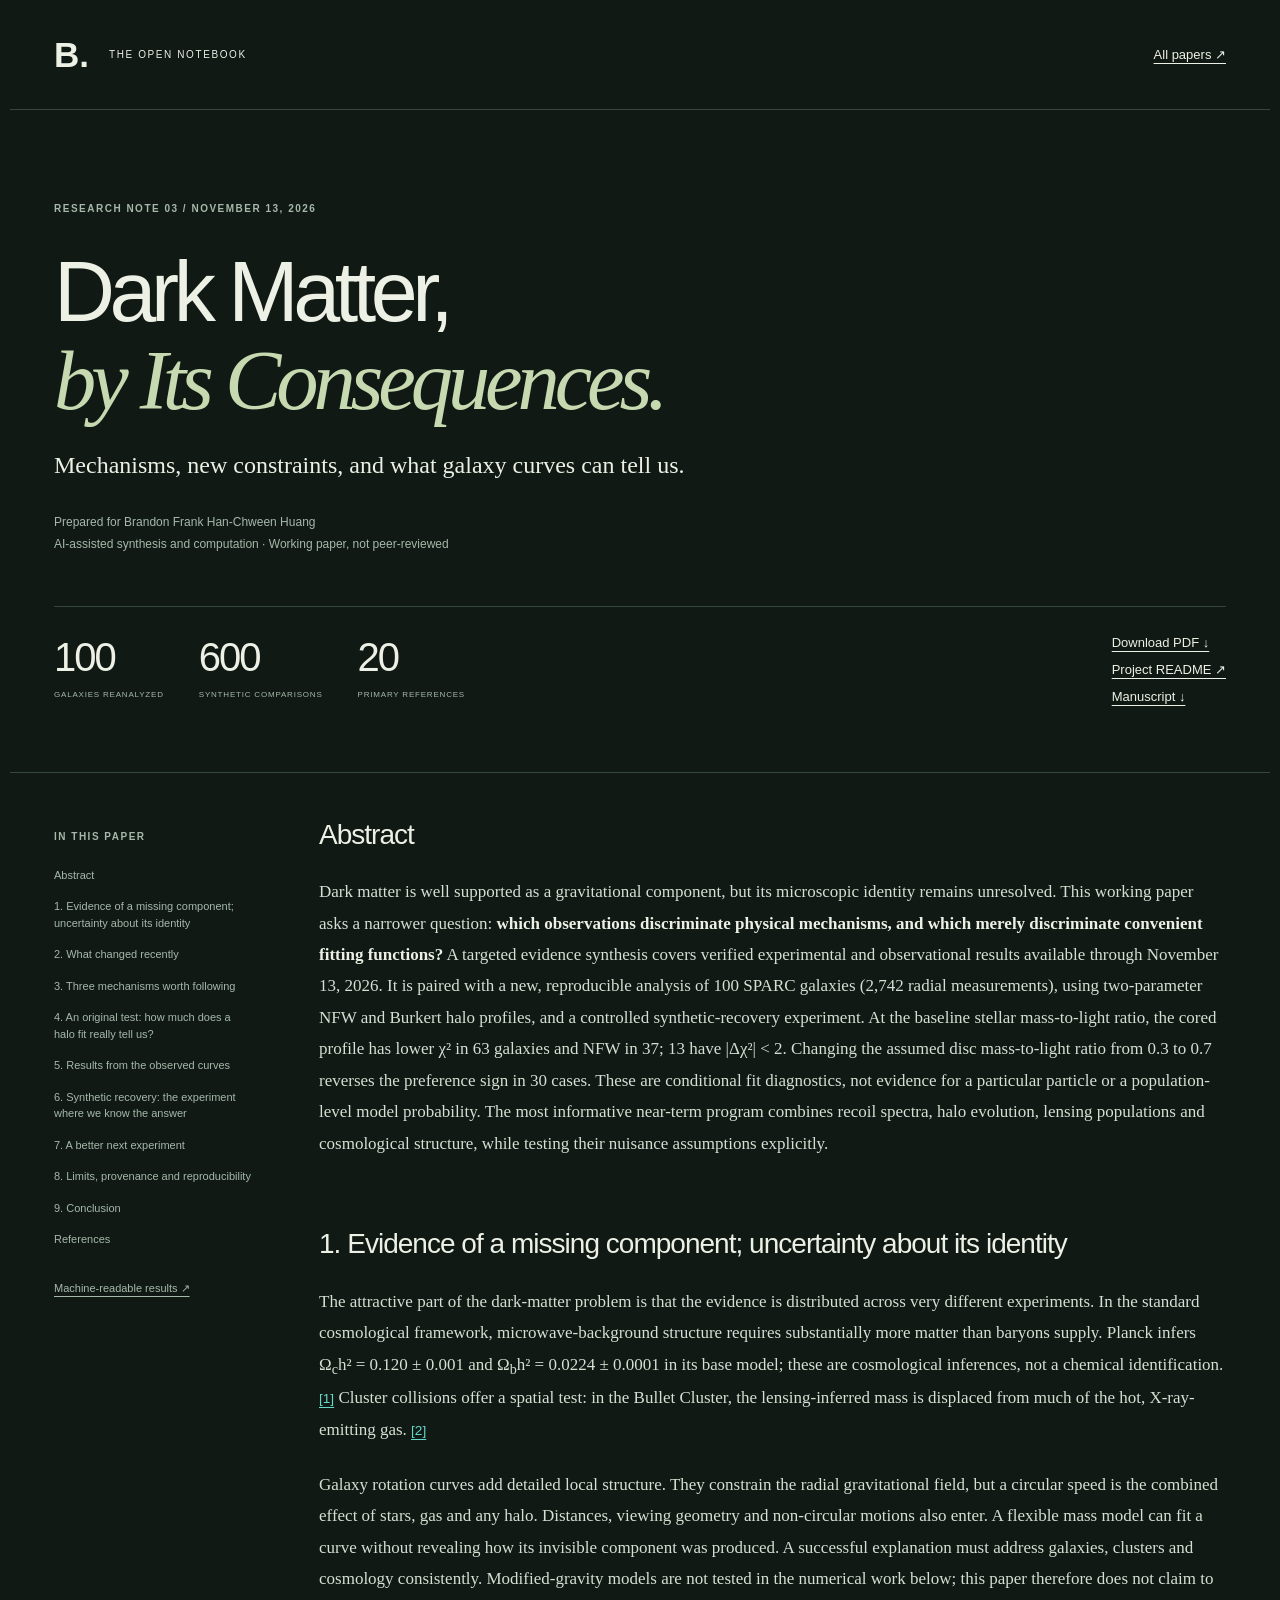
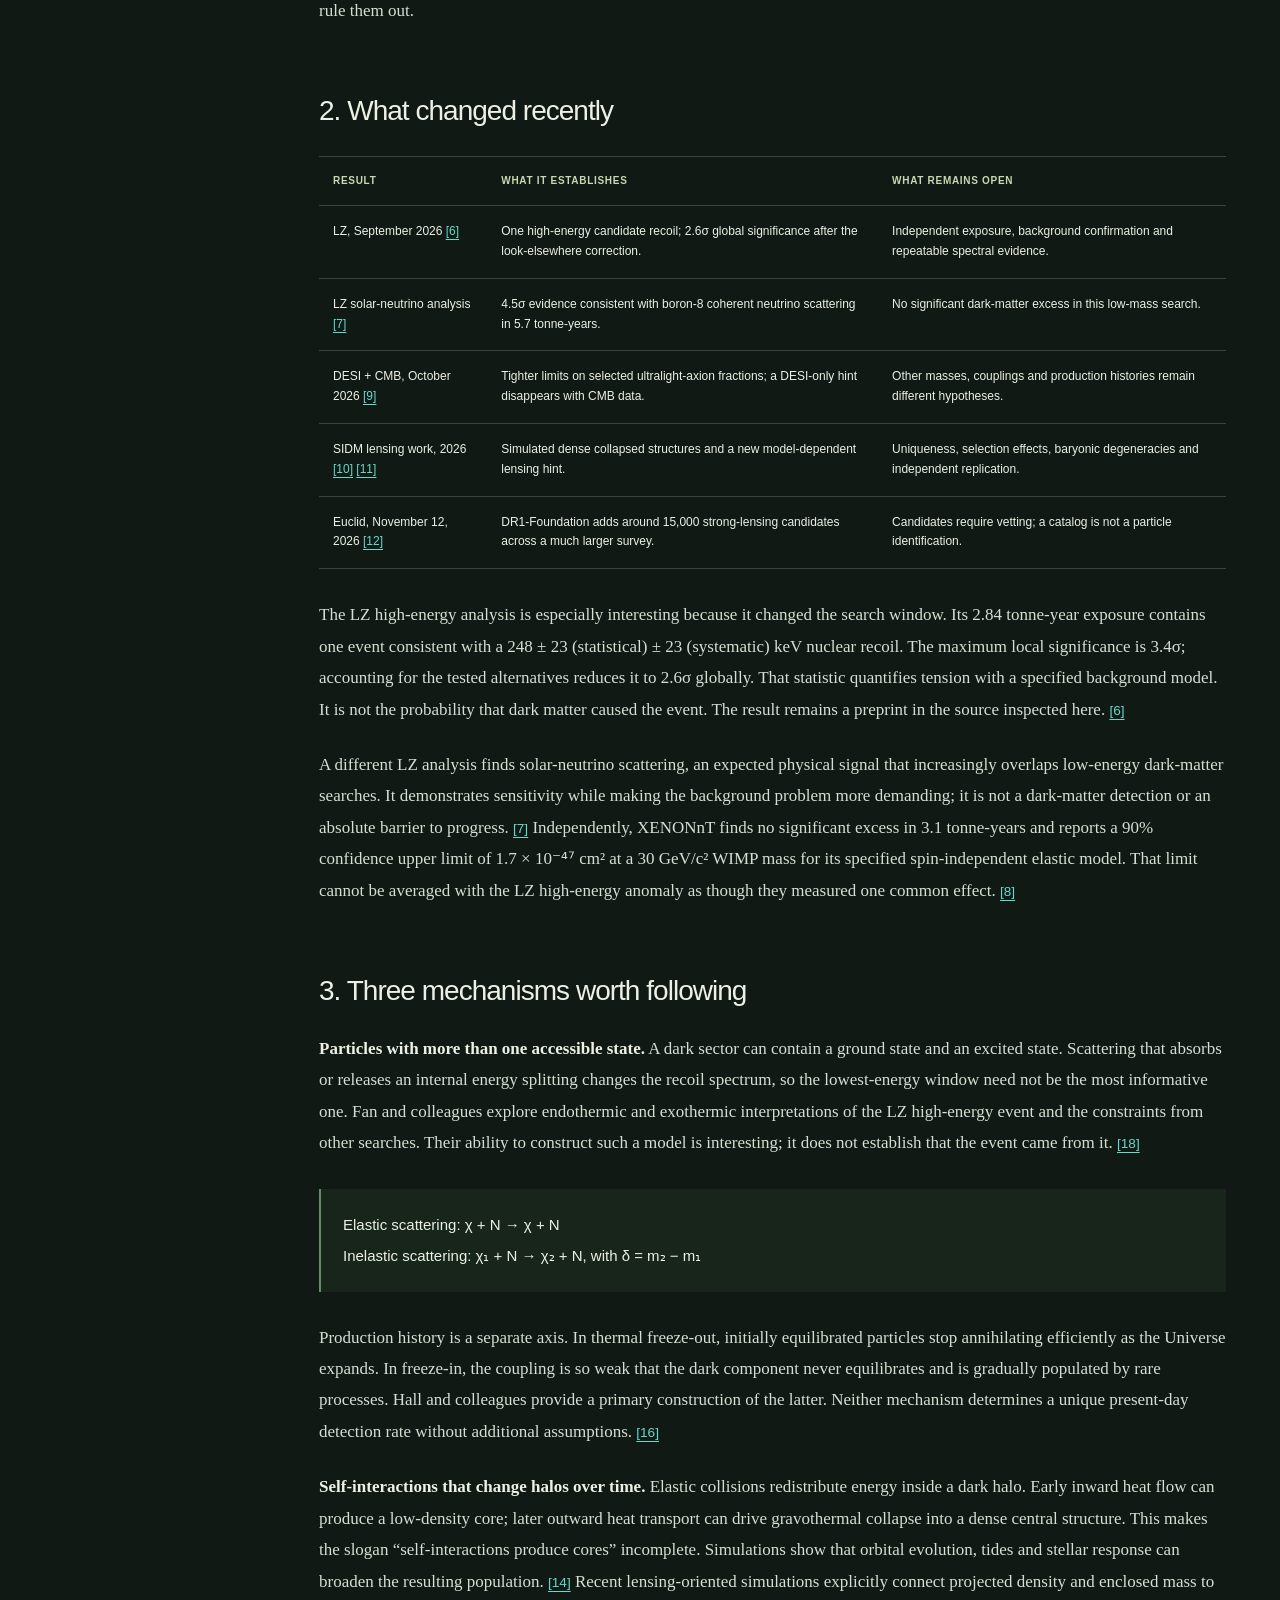
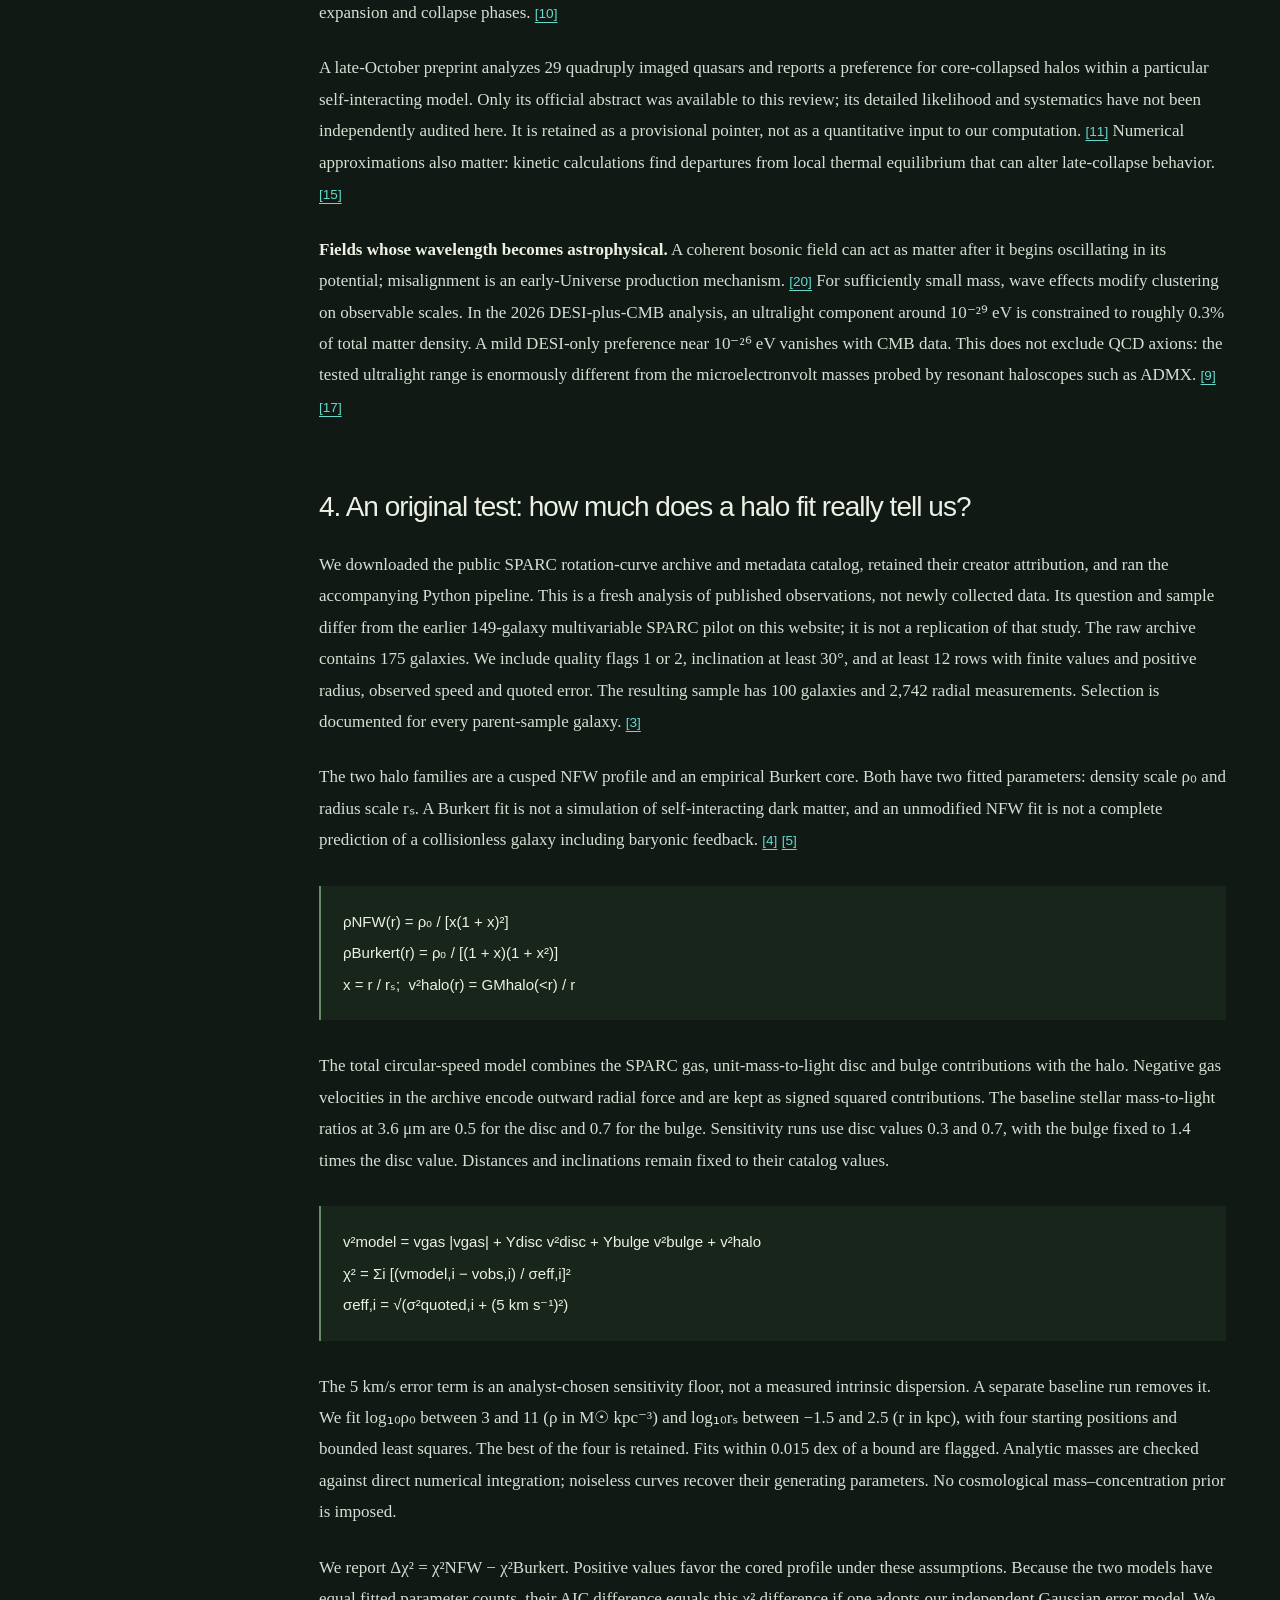
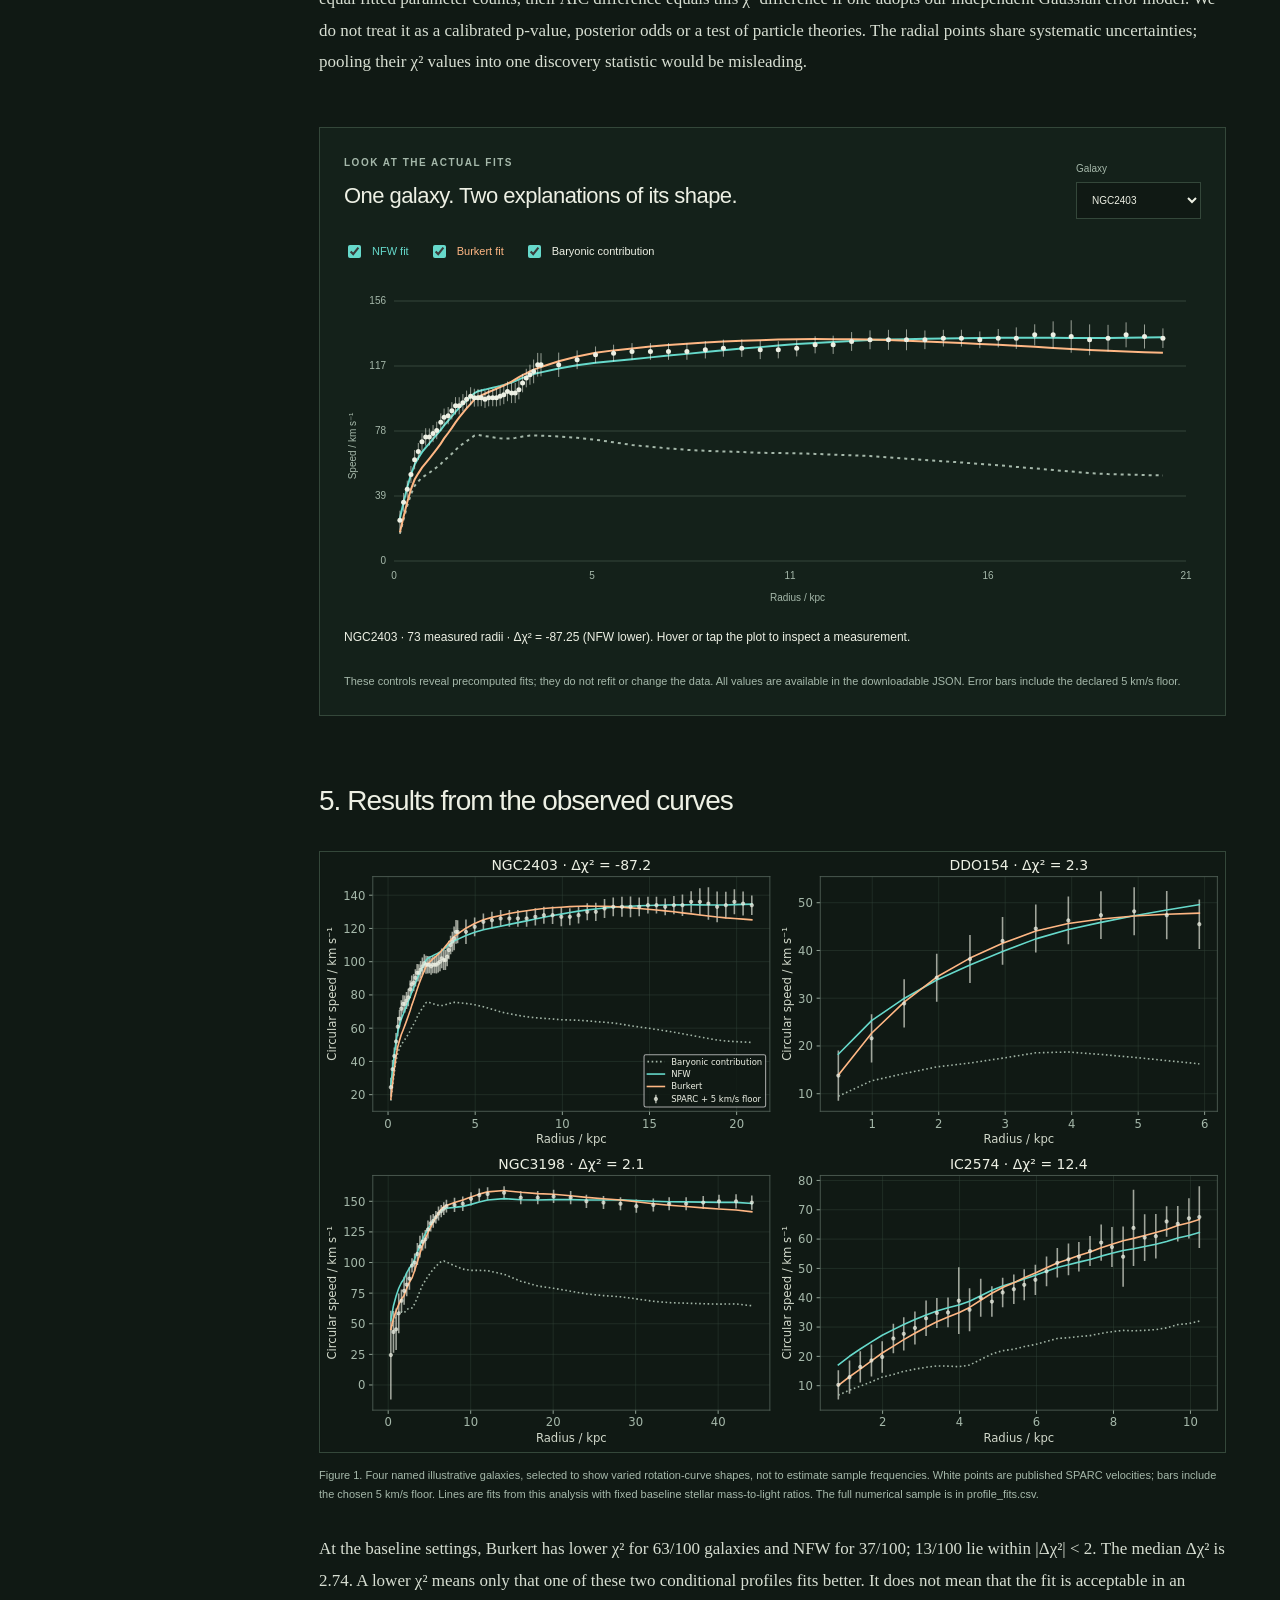
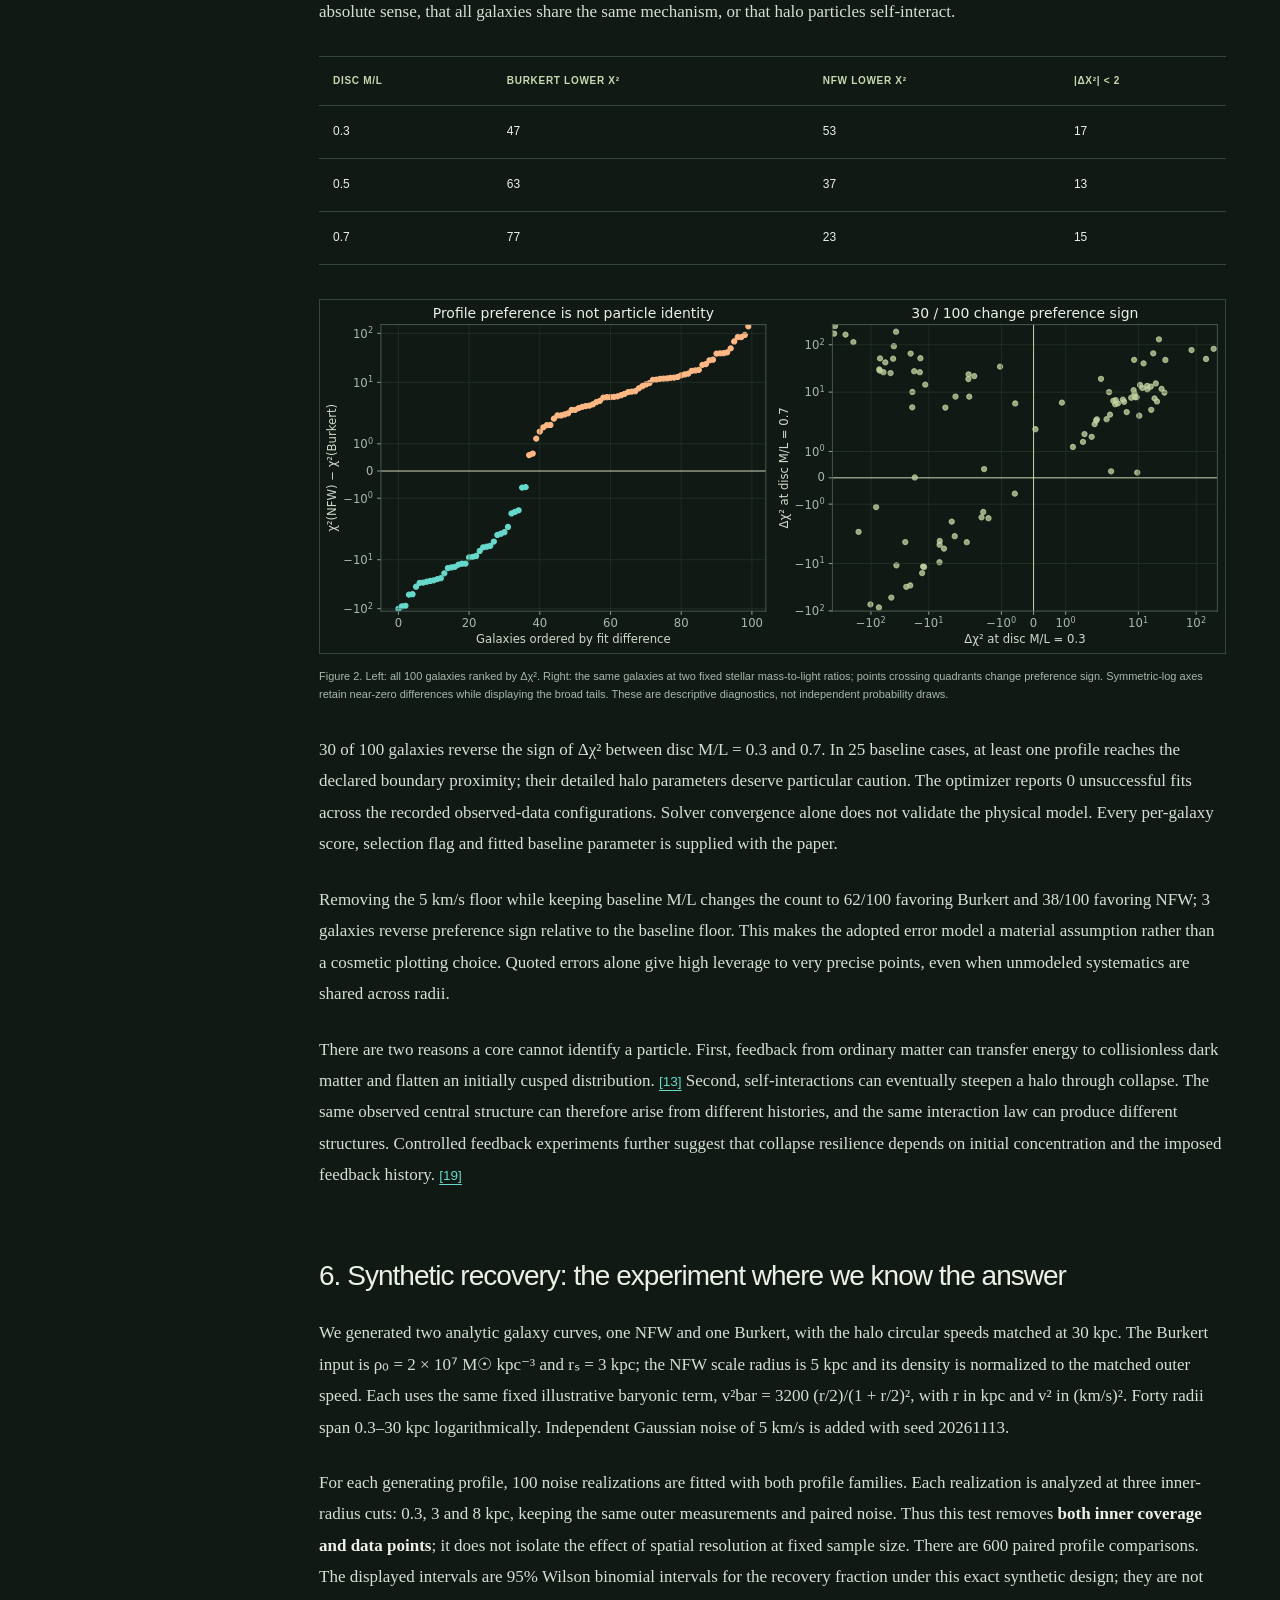
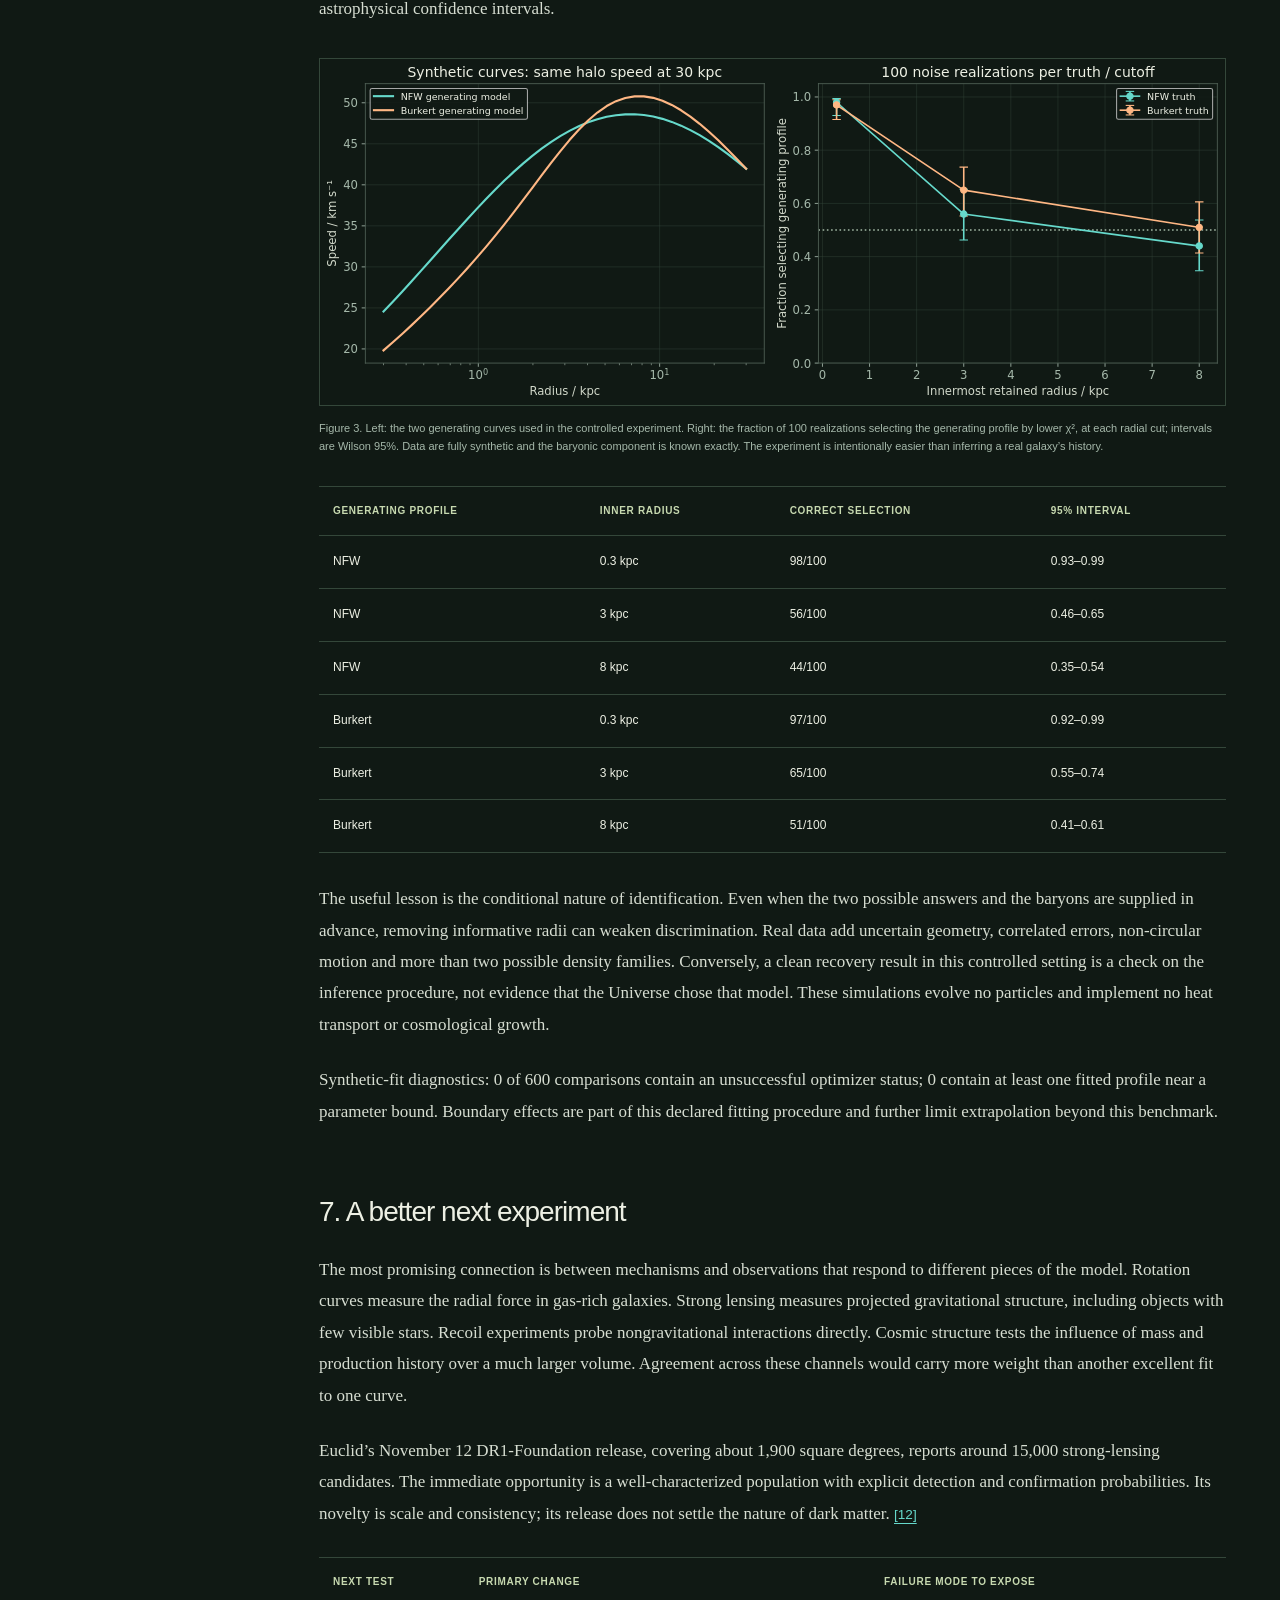
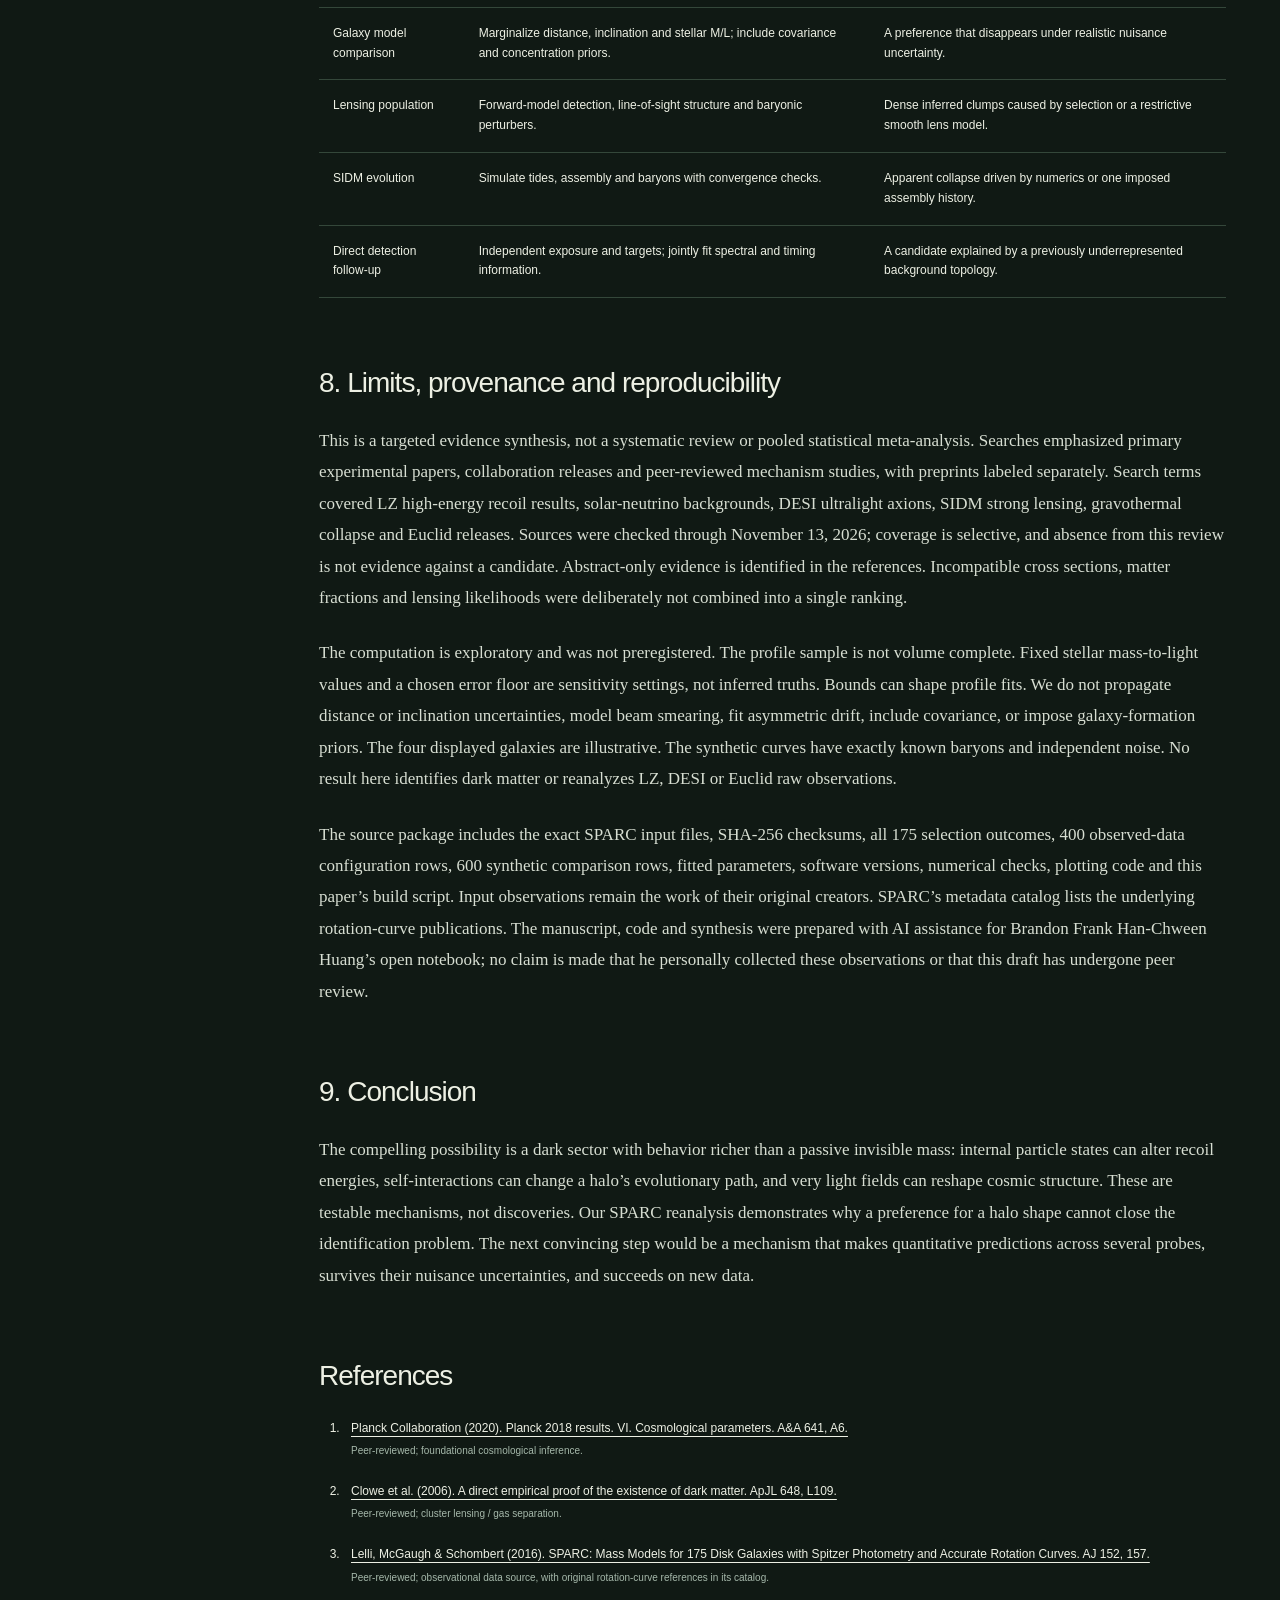
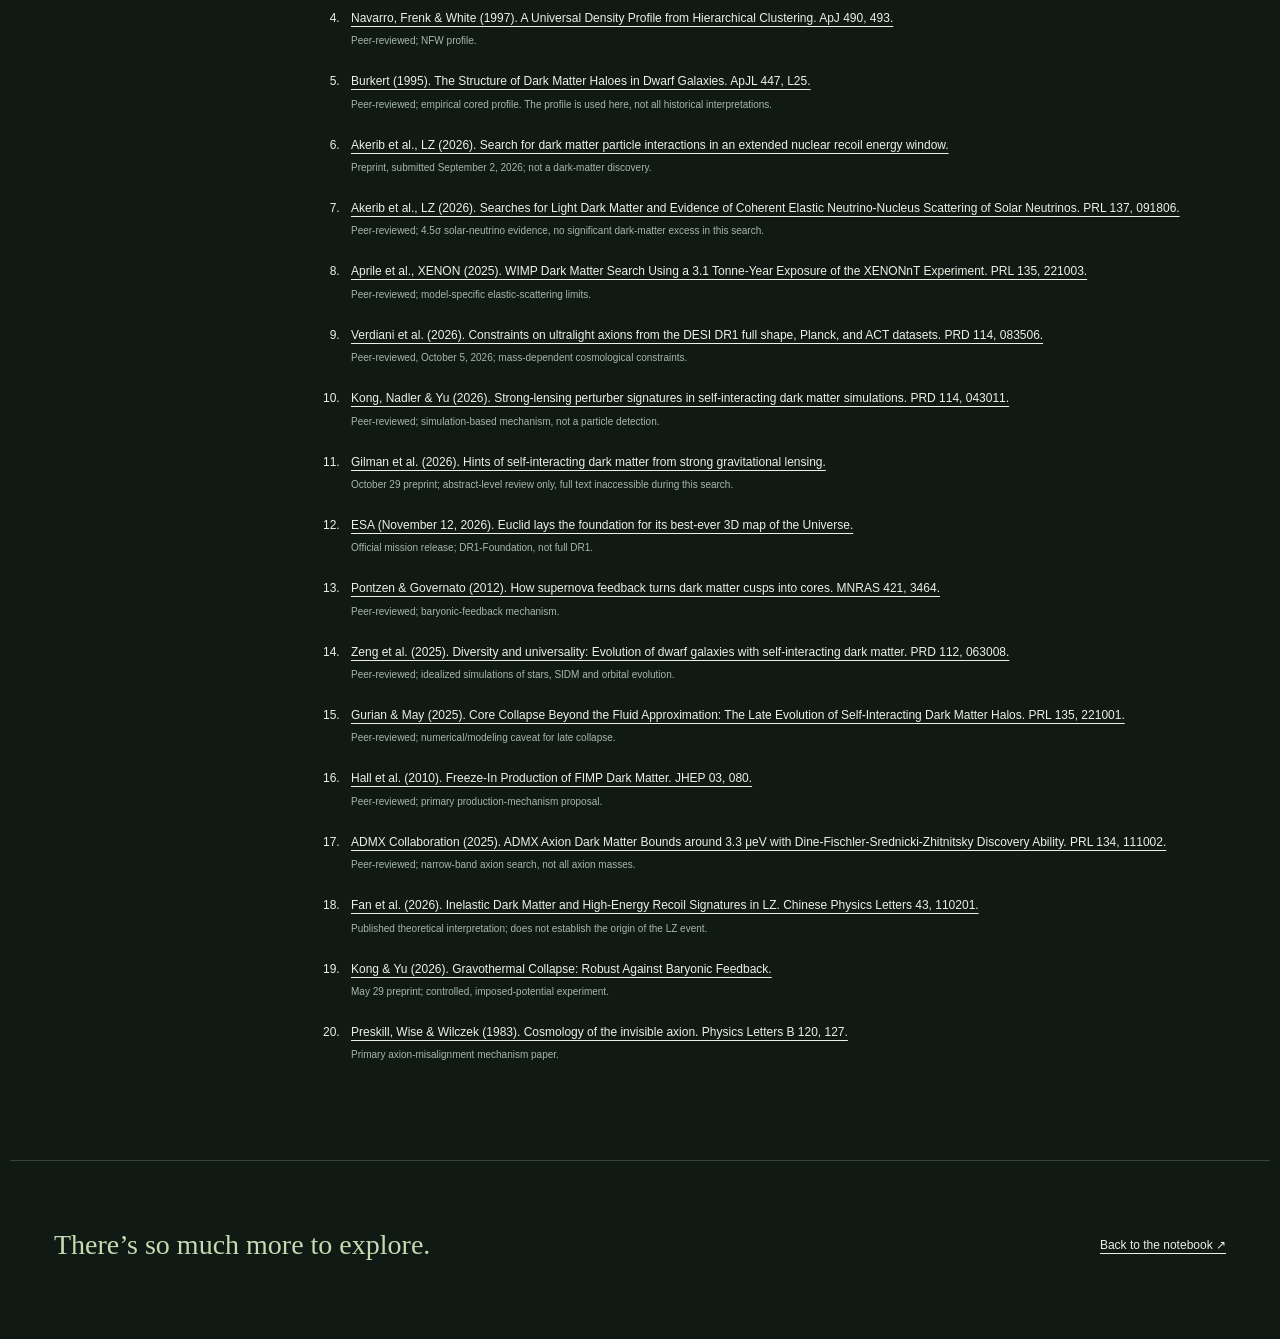
==== web/index.html @ 58eedcbb "Extract dark-matter-research from Brandon Huang Studio" ====
<!doctype html><html lang="en"><head><meta charset="utf-8"><meta name="viewport" content="width=device-width,initial-scale=1"><meta name="theme-color" content="#101914"><title>Dark Matter, by Its Consequences — Brandon Frank Han-Chween Huang</title><meta name="description" content="A current evidence synthesis, reproducible analysis of 100 SPARC galaxies and 600 synthetic profile comparisons. Dark matter mechanisms, with explicit limits."><link rel="stylesheet" href="paper.css"><script src="paper.js" defer></script></head><body><a class="skip" href="#abstract">Skip to paper</a><header class="top"><a class="brand" href="https://brandonfhuang.com/curiosities/">B. <span>THE OPEN NOTEBOOK</span></a><a href="https://brandonfhuang.com/curiosities/#papers">All papers ↗</a></header><main><section class="hero"><p class="eyebrow">RESEARCH NOTE 03 / NOVEMBER 13, 2026</p><h1>Dark Matter,<br><em>by Its Consequences.</em></h1><p class="dek">Mechanisms, new constraints, and what galaxy curves can tell us.</p><p class="byline">Prepared for Brandon Frank Han-Chween Huang<br>AI-assisted synthesis and computation · Working paper, not peer-reviewed</p><div class="hero-bottom"><div class="stats"><span><strong>100</strong>GALAXIES REANALYZED</span><span><strong>600</strong>SYNTHETIC COMPARISONS</span><span><strong>20</strong>PRIMARY REFERENCES</span></div><div class="downloads"><a href="dark-matter-2026.pdf" download>Download PDF ↓</a><a href="../README.md">Project README ↗</a><a href="manuscript.md" download>Manuscript ↓</a></div></div></section><div class="paper-layout"><aside><p class="eyebrow">IN THIS PAPER</p><nav aria-label="Paper contents"><a href="#abstract">Abstract</a><a href="#evidence">1. Evidence of a missing component; uncertainty about its identity</a><a href="#recent">2. What changed recently</a><a href="#mechanisms">3. Three mechanisms worth following</a><a href="#methods">4. An original test: how much does a halo fit really tell us?</a><a href="#results">5. Results from the observed curves</a><a href="#recovery">6. Synthetic recovery: the experiment where we know the answer</a><a href="#next">7. A better next experiment</a><a href="#limits">8. Limits, provenance and reproducibility</a><a href="#conclusion">9. Conclusion</a><a href="#references">References</a></nav><a class="small" href="summary.json">Machine-readable results ↗</a></aside><article><h2 id="abstract">Abstract</h2>
<p>Dark matter is well supported as a gravitational component, but its microscopic identity remains unresolved. This working paper asks a narrower question: <strong>which observations discriminate physical mechanisms, and which merely discriminate convenient fitting functions?</strong> A targeted evidence synthesis covers verified experimental and observational results available through November 13, 2026. It is paired with a new, reproducible analysis of 100 SPARC galaxies (2,742 radial measurements), using two-parameter NFW and Burkert halo profiles, and a controlled synthetic-recovery experiment. At the baseline stellar mass-to-light ratio, the cored profile has lower χ² in 63 galaxies and NFW in 37; 13 have |Δχ²| &lt; 2. Changing the assumed disc mass-to-light ratio from 0.3 to 0.7 reverses the preference sign in 30 cases. These are conditional fit diagnostics, not evidence for a particular particle or a population-level model probability. The most informative near-term program combines recoil spectra, halo evolution, lensing populations and cosmological structure, while testing their nuisance assumptions explicitly.</p>
<h2 id="evidence">1. Evidence of a missing component; uncertainty about its identity</h2>
<p>The attractive part of the dark-matter problem is that the evidence is distributed across very different experiments. In the standard cosmological framework, microwave-background structure requires substantially more matter than baryons supply. Planck infers Ω<sub>c</sub>h² = 0.120 ± 0.001 and Ω<sub>b</sub>h² = 0.0224 ± 0.0001 in its base model; these are cosmological inferences, not a chemical identification. <a href="#ref-1">[1]</a> Cluster collisions offer a spatial test: in the Bullet Cluster, the lensing-inferred mass is displaced from much of the hot, X-ray-emitting gas. <a href="#ref-2">[2]</a></p>
<p>Galaxy rotation curves add detailed local structure. They constrain the radial gravitational field, but a circular speed is the combined effect of stars, gas and any halo. Distances, viewing geometry and non-circular motions also enter. A flexible mass model can fit a curve without revealing how its invisible component was produced. A successful explanation must address galaxies, clusters and cosmology consistently. Modified-gravity models are not tested in the numerical work below; this paper therefore does not claim to rule them out.</p>
<h2 id="recent">2. What changed recently</h2>
<div class="table-scroll" tabindex="0"><table><thead><tr><th>Result</th><th>What it establishes</th><th>What remains open</th></tr></thead><tbody><tr><td>LZ, September 2026 <a href="#ref-6">[6]</a></td><td>One high-energy candidate recoil; 2.6σ global significance after the look-elsewhere correction.</td><td>Independent exposure, background confirmation and repeatable spectral evidence.</td></tr><tr><td>LZ solar-neutrino analysis <a href="#ref-7">[7]</a></td><td>4.5σ evidence consistent with boron-8 coherent neutrino scattering in 5.7 tonne-years.</td><td>No significant dark-matter excess in this low-mass search.</td></tr><tr><td>DESI + CMB, October 2026 <a href="#ref-9">[9]</a></td><td>Tighter limits on selected ultralight-axion fractions; a DESI-only hint disappears with CMB data.</td><td>Other masses, couplings and production histories remain different hypotheses.</td></tr><tr><td>SIDM lensing work, 2026 <a href="#ref-10">[10]</a> <a href="#ref-11">[11]</a></td><td>Simulated dense collapsed structures and a new model-dependent lensing hint.</td><td>Uniqueness, selection effects, baryonic degeneracies and independent replication.</td></tr><tr><td>Euclid, November 12, 2026 <a href="#ref-12">[12]</a></td><td>DR1-Foundation adds around 15,000 strong-lensing candidates across a much larger survey.</td><td>Candidates require vetting; a catalog is not a particle identification.</td></tr></tbody></table></div>
<p>The LZ high-energy analysis is especially interesting because it changed the search window. Its 2.84 tonne-year exposure contains one event consistent with a 248 ± 23 (statistical) ± 23 (systematic) keV nuclear recoil. The maximum local significance is 3.4σ; accounting for the tested alternatives reduces it to 2.6σ globally. That statistic quantifies tension with a specified background model. It is not the probability that dark matter caused the event. The result remains a preprint in the source inspected here. <a href="#ref-6">[6]</a></p>
<p>A different LZ analysis finds solar-neutrino scattering, an expected physical signal that increasingly overlaps low-energy dark-matter searches. It demonstrates sensitivity while making the background problem more demanding; it is not a dark-matter detection or an absolute barrier to progress. <a href="#ref-7">[7]</a> Independently, XENONnT finds no significant excess in 3.1 tonne-years and reports a 90% confidence upper limit of 1.7 × 10⁻⁴⁷ cm² at a 30 GeV/c² WIMP mass for its specified spin-independent elastic model. That limit cannot be averaged with the LZ high-energy anomaly as though they measured one common effect. <a href="#ref-8">[8]</a></p>
<h2 id="mechanisms">3. Three mechanisms worth following</h2>
<p><strong>Particles with more than one accessible state.</strong> A dark sector can contain a ground state and an excited state. Scattering that absorbs or releases an internal energy splitting changes the recoil spectrum, so the lowest-energy window need not be the most informative one. Fan and colleagues explore endothermic and exothermic interpretations of the LZ high-energy event and the constraints from other searches. Their ability to construct such a model is interesting; it does not establish that the event came from it. <a href="#ref-18">[18]</a></p>
<pre class="equation">Elastic scattering: χ + N → χ + N
Inelastic scattering: χ₁ + N → χ₂ + N, with δ = m₂ − m₁</pre>
<p>Production history is a separate axis. In thermal freeze-out, initially equilibrated particles stop annihilating efficiently as the Universe expands. In freeze-in, the coupling is so weak that the dark component never equilibrates and is gradually populated by rare processes. Hall and colleagues provide a primary construction of the latter. Neither mechanism determines a unique present-day detection rate without additional assumptions. <a href="#ref-16">[16]</a></p>
<p><strong>Self-interactions that change halos over time.</strong> Elastic collisions redistribute energy inside a dark halo. Early inward heat flow can produce a low-density core; later outward heat transport can drive gravothermal collapse into a dense central structure. This makes the slogan “self-interactions produce cores” incomplete. Simulations show that orbital evolution, tides and stellar response can broaden the resulting population. <a href="#ref-14">[14]</a> Recent lensing-oriented simulations explicitly connect projected density and enclosed mass to expansion and collapse phases. <a href="#ref-10">[10]</a></p>
<p>A late-October preprint analyzes 29 quadruply imaged quasars and reports a preference for core-collapsed halos within a particular self-interacting model. Only its official abstract was available to this review; its detailed likelihood and systematics have not been independently audited here. It is retained as a provisional pointer, not as a quantitative input to our computation. <a href="#ref-11">[11]</a> Numerical approximations also matter: kinetic calculations find departures from local thermal equilibrium that can alter late-collapse behavior. <a href="#ref-15">[15]</a></p>
<p><strong>Fields whose wavelength becomes astrophysical.</strong> A coherent bosonic field can act as matter after it begins oscillating in its potential; misalignment is an early-Universe production mechanism. <a href="#ref-20">[20]</a> For sufficiently small mass, wave effects modify clustering on observable scales. In the 2026 DESI-plus-CMB analysis, an ultralight component around 10⁻²⁹ eV is constrained to roughly 0.3% of total matter density. A mild DESI-only preference near 10⁻²⁶ eV vanishes with CMB data. This does not exclude QCD axions: the tested ultralight range is enormously different from the microelectronvolt masses probed by resonant haloscopes such as ADMX. <a href="#ref-9">[9]</a> <a href="#ref-17">[17]</a></p>
<h2 id="methods">4. An original test: how much does a halo fit really tell us?</h2>
<p>We downloaded the public SPARC rotation-curve archive and metadata catalog, retained their creator attribution, and ran the accompanying Python pipeline. This is a fresh analysis of published observations, not newly collected data. Its question and sample differ from the earlier 149-galaxy multivariable SPARC pilot on this website; it is not a replication of that study. The raw archive contains 175 galaxies. We include quality flags 1 or 2, inclination at least 30°, and at least 12 rows with finite values and positive radius, observed speed and quoted error. The resulting sample has 100 galaxies and 2,742 radial measurements. Selection is documented for every parent-sample galaxy. <a href="#ref-3">[3]</a></p>
<p>The two halo families are a cusped NFW profile and an empirical Burkert core. Both have two fitted parameters: density scale ρ₀ and radius scale rₛ. A Burkert fit is not a simulation of self-interacting dark matter, and an unmodified NFW fit is not a complete prediction of a collisionless galaxy including baryonic feedback. <a href="#ref-4">[4]</a> <a href="#ref-5">[5]</a></p>
<pre class="equation">ρNFW(r) = ρ₀ / [x(1 + x)²]
ρBurkert(r) = ρ₀ / [(1 + x)(1 + x²)]
x = r / rₛ;  v²halo(r) = GMhalo(&lt;r) / r</pre>
<p>The total circular-speed model combines the SPARC gas, unit-mass-to-light disc and bulge contributions with the halo. Negative gas velocities in the archive encode outward radial force and are kept as signed squared contributions. The baseline stellar mass-to-light ratios at 3.6 μm are 0.5 for the disc and 0.7 for the bulge. Sensitivity runs use disc values 0.3 and 0.7, with the bulge fixed to 1.4 times the disc value. Distances and inclinations remain fixed to their catalog values.</p>
<pre class="equation">v²model = vgas |vgas| + Υdisc v²disc + Υbulge v²bulge + v²halo
χ² = Σi [(vmodel,i − vobs,i) / σeff,i]²
σeff,i = √(σ²quoted,i + (5 km s⁻¹)²)</pre>
<p>The 5 km/s error term is an analyst-chosen sensitivity floor, not a measured intrinsic dispersion. A separate baseline run removes it. We fit log₁₀ρ₀ between 3 and 11 (ρ in M☉ kpc⁻³) and log₁₀rₛ between −1.5 and 2.5 (r in kpc), with four starting positions and bounded least squares. The best of the four is retained. Fits within 0.015 dex of a bound are flagged. Analytic masses are checked against direct numerical integration; noiseless curves recover their generating parameters. No cosmological mass–concentration prior is imposed.</p>
<p>We report Δχ² = χ²NFW − χ²Burkert. Positive values favor the cored profile under these assumptions. Because the two models have equal fitted parameter counts, their AIC difference equals this χ² difference if one adopts our independent Gaussian error model. We do not treat it as a calibrated p-value, posterior odds or a test of particle theories. The radial points share systematic uncertainties; pooling their χ² values into one discovery statistic would be misleading.</p>
<section class="curve-lab" aria-labelledby="curve-title"><div class="lab-top"><div><span class="eyebrow">LOOK AT THE ACTUAL FITS</span><h3 id="curve-title">One galaxy. Two explanations of its shape.</h3></div><label>Galaxy <select id="galaxy"><option>NGC2403</option><option>DDO154</option><option>NGC3198</option><option>IC2574</option></select></label></div><div class="toggles"><label><input id="show-nfw" type="checkbox" checked> NFW fit</label><label><input id="show-burkert" type="checkbox" checked> Burkert fit</label><label><input id="show-baryons" type="checkbox" checked> Baryonic contribution</label></div><canvas id="curve-canvas" role="img" aria-label="Observed SPARC rotation curve and fitted halo models" tabindex="0"></canvas><p id="curve-status" aria-live="polite">Loading the published data and computed fits…</p><p class="small">These controls reveal precomputed fits; they do not refit or change the data. All values are available in the downloadable JSON. Error bars include the declared 5 km/s floor.</p><noscript><p>The same curves are shown in Figure 1 below.</p></noscript></section><h2 id="results">5. Results from the observed curves</h2>
<figure><a href="observed-curves.svg" target="_blank" rel="noopener"><img src="observed-curves.svg" alt="Figure 1. Four named illustrative galaxies, selected to show varied rotation-curve shapes, not to estimate sample frequencies. White points are published SPARC velocities; bars include the chosen 5 km/s floor. Lines are fits from this analysis with fixed baseline stellar mass-to-light ratios. The full numerical sample is in profile_fits.csv." loading="lazy"></a><figcaption>Figure 1. Four named illustrative galaxies, selected to show varied rotation-curve shapes, not to estimate sample frequencies. White points are published SPARC velocities; bars include the chosen 5 km/s floor. Lines are fits from this analysis with fixed baseline stellar mass-to-light ratios. The full numerical sample is in profile_fits.csv.</figcaption></figure>
<p>At the baseline settings, Burkert has lower χ² for 63/100 galaxies and NFW for 37/100; 13/100 lie within |Δχ²| &lt; 2. The median Δχ² is 2.74. A lower χ² means only that one of these two conditional profiles fits better. It does not mean that the fit is acceptable in an absolute sense, that all galaxies share the same mechanism, or that halo particles self-interact.</p>
<div class="table-scroll" tabindex="0"><table><thead><tr><th>Disc M/L</th><th>Burkert lower χ²</th><th>NFW lower χ²</th><th>|Δχ²| < 2</th></tr></thead><tbody><tr><td>0.3</td><td>47</td><td>53</td><td>17</td></tr><tr><td>0.5</td><td>63</td><td>37</td><td>13</td></tr><tr><td>0.7</td><td>77</td><td>23</td><td>15</td></tr></tbody></table></div>
<figure><a href="profile-comparison.svg" target="_blank" rel="noopener"><img src="profile-comparison.svg" alt="Figure 2. Left: all 100 galaxies ranked by Δχ². Right: the same galaxies at two fixed stellar mass-to-light ratios; points crossing quadrants change preference sign. Symmetric-log axes retain near-zero differences while displaying the broad tails. These are descriptive diagnostics, not independent probability draws." loading="lazy"></a><figcaption>Figure 2. Left: all 100 galaxies ranked by Δχ². Right: the same galaxies at two fixed stellar mass-to-light ratios; points crossing quadrants change preference sign. Symmetric-log axes retain near-zero differences while displaying the broad tails. These are descriptive diagnostics, not independent probability draws.</figcaption></figure>
<p>30 of 100 galaxies reverse the sign of Δχ² between disc M/L = 0.3 and 0.7. In 25 baseline cases, at least one profile reaches the declared boundary proximity; their detailed halo parameters deserve particular caution. The optimizer reports 0 unsuccessful fits across the recorded observed-data configurations. Solver convergence alone does not validate the physical model. Every per-galaxy score, selection flag and fitted baseline parameter is supplied with the paper.</p>
<p>Removing the 5 km/s floor while keeping baseline M/L changes the count to 62/100 favoring Burkert and 38/100 favoring NFW; 3 galaxies reverse preference sign relative to the baseline floor. This makes the adopted error model a material assumption rather than a cosmetic plotting choice. Quoted errors alone give high leverage to very precise points, even when unmodeled systematics are shared across radii.</p>
<p>There are two reasons a core cannot identify a particle. First, feedback from ordinary matter can transfer energy to collisionless dark matter and flatten an initially cusped distribution. <a href="#ref-13">[13]</a> Second, self-interactions can eventually steepen a halo through collapse. The same observed central structure can therefore arise from different histories, and the same interaction law can produce different structures. Controlled feedback experiments further suggest that collapse resilience depends on initial concentration and the imposed feedback history. <a href="#ref-19">[19]</a></p>
<h2 id="recovery">6. Synthetic recovery: the experiment where we know the answer</h2>
<p>We generated two analytic galaxy curves, one NFW and one Burkert, with the halo circular speeds matched at 30 kpc. The Burkert input is ρ₀ = 2 × 10⁷ M☉ kpc⁻³ and rₛ = 3 kpc; the NFW scale radius is 5 kpc and its density is normalized to the matched outer speed. Each uses the same fixed illustrative baryonic term, v²bar = 3200 (r/2)/(1 + r/2)², with r in kpc and v² in (km/s)². Forty radii span 0.3–30 kpc logarithmically. Independent Gaussian noise of 5 km/s is added with seed 20261113.</p>
<p>For each generating profile, 100 noise realizations are fitted with both profile families. Each realization is analyzed at three inner-radius cuts: 0.3, 3 and 8 kpc, keeping the same outer measurements and paired noise. Thus this test removes <strong>both inner coverage and data points</strong>; it does not isolate the effect of spatial resolution at fixed sample size. There are 600 paired profile comparisons. The displayed intervals are 95% Wilson binomial intervals for the recovery fraction under this exact synthetic design; they are not astrophysical confidence intervals.</p>
<figure><a href="synthetic-recovery.svg" target="_blank" rel="noopener"><img src="synthetic-recovery.svg" alt="Figure 3. Left: the two generating curves used in the controlled experiment. Right: the fraction of 100 realizations selecting the generating profile by lower χ², at each radial cut; intervals are Wilson 95%. Data are fully synthetic and the baryonic component is known exactly. The experiment is intentionally easier than inferring a real galaxy’s history." loading="lazy"></a><figcaption>Figure 3. Left: the two generating curves used in the controlled experiment. Right: the fraction of 100 realizations selecting the generating profile by lower χ², at each radial cut; intervals are Wilson 95%. Data are fully synthetic and the baryonic component is known exactly. The experiment is intentionally easier than inferring a real galaxy’s history.</figcaption></figure>
<div class="table-scroll" tabindex="0"><table><thead><tr><th>Generating profile</th><th>Inner radius</th><th>Correct selection</th><th>95% interval</th></tr></thead><tbody><tr><td>NFW</td><td>0.3 kpc</td><td>98/100</td><td>0.93–0.99</td></tr><tr><td>NFW</td><td>3 kpc</td><td>56/100</td><td>0.46–0.65</td></tr><tr><td>NFW</td><td>8 kpc</td><td>44/100</td><td>0.35–0.54</td></tr><tr><td>Burkert</td><td>0.3 kpc</td><td>97/100</td><td>0.92–0.99</td></tr><tr><td>Burkert</td><td>3 kpc</td><td>65/100</td><td>0.55–0.74</td></tr><tr><td>Burkert</td><td>8 kpc</td><td>51/100</td><td>0.41–0.61</td></tr></tbody></table></div>
<p>The useful lesson is the conditional nature of identification. Even when the two possible answers and the baryons are supplied in advance, removing informative radii can weaken discrimination. Real data add uncertain geometry, correlated errors, non-circular motion and more than two possible density families. Conversely, a clean recovery result in this controlled setting is a check on the inference procedure, not evidence that the Universe chose that model. These simulations evolve no particles and implement no heat transport or cosmological growth.</p>
<p>Synthetic-fit diagnostics: 0 of 600 comparisons contain an unsuccessful optimizer status; 0 contain at least one fitted profile near a parameter bound. Boundary effects are part of this declared fitting procedure and further limit extrapolation beyond this benchmark.</p>
<h2 id="next">7. A better next experiment</h2>
<p>The most promising connection is between mechanisms and observations that respond to different pieces of the model. Rotation curves measure the radial force in gas-rich galaxies. Strong lensing measures projected gravitational structure, including objects with few visible stars. Recoil experiments probe nongravitational interactions directly. Cosmic structure tests the influence of mass and production history over a much larger volume. Agreement across these channels would carry more weight than another excellent fit to one curve.</p>
<p>Euclid’s November 12 DR1-Foundation release, covering about 1,900 square degrees, reports around 15,000 strong-lensing candidates. The immediate opportunity is a well-characterized population with explicit detection and confirmation probabilities. Its novelty is scale and consistency; its release does not settle the nature of dark matter. <a href="#ref-12">[12]</a></p>
<div class="table-scroll" tabindex="0"><table><thead><tr><th>Next test</th><th>Primary change</th><th>Failure mode to expose</th></tr></thead><tbody><tr><td>Galaxy model comparison</td><td>Marginalize distance, inclination and stellar M/L; include covariance and concentration priors.</td><td>A preference that disappears under realistic nuisance uncertainty.</td></tr><tr><td>Lensing population</td><td>Forward-model detection, line-of-sight structure and baryonic perturbers.</td><td>Dense inferred clumps caused by selection or a restrictive smooth lens model.</td></tr><tr><td>SIDM evolution</td><td>Simulate tides, assembly and baryons with convergence checks.</td><td>Apparent collapse driven by numerics or one imposed assembly history.</td></tr><tr><td>Direct detection follow-up</td><td>Independent exposure and targets; jointly fit spectral and timing information.</td><td>A candidate explained by a previously underrepresented background topology.</td></tr></tbody></table></div>
<h2 id="limits">8. Limits, provenance and reproducibility</h2>
<p>This is a targeted evidence synthesis, not a systematic review or pooled statistical meta-analysis. Searches emphasized primary experimental papers, collaboration releases and peer-reviewed mechanism studies, with preprints labeled separately. Search terms covered LZ high-energy recoil results, solar-neutrino backgrounds, DESI ultralight axions, SIDM strong lensing, gravothermal collapse and Euclid releases. Sources were checked through November 13, 2026; coverage is selective, and absence from this review is not evidence against a candidate. Abstract-only evidence is identified in the references. Incompatible cross sections, matter fractions and lensing likelihoods were deliberately not combined into a single ranking.</p>
<p>The computation is exploratory and was not preregistered. The profile sample is not volume complete. Fixed stellar mass-to-light values and a chosen error floor are sensitivity settings, not inferred truths. Bounds can shape profile fits. We do not propagate distance or inclination uncertainties, model beam smearing, fit asymmetric drift, include covariance, or impose galaxy-formation priors. The four displayed galaxies are illustrative. The synthetic curves have exactly known baryons and independent noise. No result here identifies dark matter or reanalyzes LZ, DESI or Euclid raw observations.</p>
<p>The source package includes the exact SPARC input files, SHA-256 checksums, all 175 selection outcomes, 400 observed-data configuration rows, 600 synthetic comparison rows, fitted parameters, software versions, numerical checks, plotting code and this paper’s build script. Input observations remain the work of their original creators. SPARC’s metadata catalog lists the underlying rotation-curve publications. The manuscript, code and synthesis were prepared with AI assistance for Brandon Frank Han-Chween Huang’s open notebook; no claim is made that he personally collected these observations or that this draft has undergone peer review.</p>
<h2 id="conclusion">9. Conclusion</h2>
<p>The compelling possibility is a dark sector with behavior richer than a passive invisible mass: internal particle states can alter recoil energies, self-interactions can change a halo’s evolutionary path, and very light fields can reshape cosmic structure. These are testable mechanisms, not discoveries. Our SPARC reanalysis demonstrates why a preference for a halo shape cannot close the identification problem. The next convincing step would be a mechanism that makes quantitative predictions across several probes, survives their nuisance uncertainties, and succeeds on new data.</p>
<h2 id="references">References</h2><ol class="references">
<li id="ref-1"><a href="https://arxiv.org/abs/1807.06209" target="_blank" rel="noopener">Planck Collaboration (2020). Planck 2018 results. VI. Cosmological parameters. A&A 641, A6.</a><small>Peer-reviewed; foundational cosmological inference.</small></li>
<li id="ref-2"><a href="https://arxiv.org/abs/astro-ph/0608407" target="_blank" rel="noopener">Clowe et al. (2006). A direct empirical proof of the existence of dark matter. ApJL 648, L109.</a><small>Peer-reviewed; cluster lensing / gas separation.</small></li>
<li id="ref-3"><a href="https://arxiv.org/abs/1606.09251" target="_blank" rel="noopener">Lelli, McGaugh & Schombert (2016). SPARC: Mass Models for 175 Disk Galaxies with Spitzer Photometry and Accurate Rotation Curves. AJ 152, 157.</a><small>Peer-reviewed; observational data source, with original rotation-curve references in its catalog.</small></li>
<li id="ref-4"><a href="https://arxiv.org/abs/astro-ph/9611107" target="_blank" rel="noopener">Navarro, Frenk & White (1997). A Universal Density Profile from Hierarchical Clustering. ApJ 490, 493.</a><small>Peer-reviewed; NFW profile.</small></li>
<li id="ref-5"><a href="https://arxiv.org/abs/astro-ph/9504041" target="_blank" rel="noopener">Burkert (1995). The Structure of Dark Matter Haloes in Dwarf Galaxies. ApJL 447, L25.</a><small>Peer-reviewed; empirical cored profile. The profile is used here, not all historical interpretations.</small></li>
<li id="ref-6"><a href="https://arxiv.org/abs/2609.02823" target="_blank" rel="noopener">Akerib et al., LZ (2026). Search for dark matter particle interactions in an extended nuclear recoil energy window.</a><small>Preprint, submitted September 2, 2026; not a dark-matter discovery.</small></li>
<li id="ref-7"><a href="https://doi.org/10.1103/jvqf-njpj" target="_blank" rel="noopener">Akerib et al., LZ (2026). Searches for Light Dark Matter and Evidence of Coherent Elastic Neutrino-Nucleus Scattering of Solar Neutrinos. PRL 137, 091806.</a><small>Peer-reviewed; 4.5σ solar-neutrino evidence, no significant dark-matter excess in this search.</small></li>
<li id="ref-8"><a href="https://doi.org/10.1103/msw4-t342" target="_blank" rel="noopener">Aprile et al., XENON (2025). WIMP Dark Matter Search Using a 3.1 Tonne-Year Exposure of the XENONnT Experiment. PRL 135, 221003.</a><small>Peer-reviewed; model-specific elastic-scattering limits.</small></li>
<li id="ref-9"><a href="https://doi.org/10.1103/pcl1-6qc1" target="_blank" rel="noopener">Verdiani et al. (2026). Constraints on ultralight axions from the DESI DR1 full shape, Planck, and ACT datasets. PRD 114, 083506.</a><small>Peer-reviewed, October 5, 2026; mass-dependent cosmological constraints.</small></li>
<li id="ref-10"><a href="https://doi.org/10.1103/xrqk-1w95" target="_blank" rel="noopener">Kong, Nadler & Yu (2026). Strong-lensing perturber signatures in self-interacting dark matter simulations. PRD 114, 043011.</a><small>Peer-reviewed; simulation-based mechanism, not a particle detection.</small></li>
<li id="ref-11"><a href="https://arxiv.org/abs/2610.40766" target="_blank" rel="noopener">Gilman et al. (2026). Hints of self-interacting dark matter from strong gravitational lensing.</a><small>October 29 preprint; abstract-level review only, full text inaccessible during this search.</small></li>
<li id="ref-12"><a href="https://www.esa.int/articles/about-us/directorates/science/euclid/euclid-lays-the-foundation-for-its-best-ever-3d-map-of-the-universe" target="_blank" rel="noopener">ESA (November 12, 2026). Euclid lays the foundation for its best-ever 3D map of the Universe.</a><small>Official mission release; DR1-Foundation, not full DR1.</small></li>
<li id="ref-13"><a href="https://arxiv.org/abs/1106.0499" target="_blank" rel="noopener">Pontzen & Governato (2012). How supernova feedback turns dark matter cusps into cores. MNRAS 421, 3464.</a><small>Peer-reviewed; baryonic-feedback mechanism.</small></li>
<li id="ref-14"><a href="https://doi.org/10.1103/x9t4-3zy7" target="_blank" rel="noopener">Zeng et al. (2025). Diversity and universality: Evolution of dwarf galaxies with self-interacting dark matter. PRD 112, 063008.</a><small>Peer-reviewed; idealized simulations of stars, SIDM and orbital evolution.</small></li>
<li id="ref-15"><a href="https://doi.org/10.1103/2ycz-3fvv" target="_blank" rel="noopener">Gurian & May (2025). Core Collapse Beyond the Fluid Approximation: The Late Evolution of Self-Interacting Dark Matter Halos. PRL 135, 221001.</a><small>Peer-reviewed; numerical/modeling caveat for late collapse.</small></li>
<li id="ref-16"><a href="https://arxiv.org/abs/0911.1120" target="_blank" rel="noopener">Hall et al. (2010). Freeze-In Production of FIMP Dark Matter. JHEP 03, 080.</a><small>Peer-reviewed; primary production-mechanism proposal.</small></li>
<li id="ref-17"><a href="https://doi.org/10.1103/PhysRevLett.134.111002" target="_blank" rel="noopener">ADMX Collaboration (2025). ADMX Axion Dark Matter Bounds around 3.3 μeV with Dine-Fischler-Srednicki-Zhitnitsky Discovery Ability. PRL 134, 111002.</a><small>Peer-reviewed; narrow-band axion search, not all axion masses.</small></li>
<li id="ref-18"><a href="https://doi.org/10.1088/0256-307X/43/11/110201" target="_blank" rel="noopener">Fan et al. (2026). Inelastic Dark Matter and High-Energy Recoil Signatures in LZ. Chinese Physics Letters 43, 110201.</a><small>Published theoretical interpretation; does not establish the origin of the LZ event.</small></li>
<li id="ref-19"><a href="https://arxiv.org/abs/2605.31335" target="_blank" rel="noopener">Kong & Yu (2026). Gravothermal Collapse: Robust Against Baryonic Feedback.</a><small>May 29 preprint; controlled, imposed-potential experiment.</small></li>
<li id="ref-20"><a href="https://doi.org/10.1016/0370-2693(83)90637-8" target="_blank" rel="noopener">Preskill, Wise & Wilczek (1983). Cosmology of the invisible axion. Physics Letters B 120, 127.</a><small>Primary axion-misalignment mechanism paper.</small></li>
</ol></article></div><footer><p>There’s so much more to explore.</p><a href="https://brandonfhuang.com/curiosities/">Back to the notebook ↗</a></footer></main></body></html>
---- web/paper.css ----
:root{color-scheme:dark;--bg:#101914;--ink:#edf0e4;--muted:#a5b8aa;--line:#34473a;--mint:#66d9cb;--peach:#ffb784}*{box-sizing:border-box}html{scroll-behavior:smooth;scroll-padding-top:24px}body{margin:0;background:var(--bg);color:var(--ink);font-family:Arial,Helvetica,sans-serif}a{color:inherit;text-underline-offset:4px}a:hover{color:var(--mint)}button,input,select{font:inherit}a:focus-visible,button:focus-visible,select:focus-visible,input:focus-visible,canvas:focus-visible,[tabindex]:focus-visible{outline:2px solid var(--mint);outline-offset:5px}.skip{position:absolute;left:15px;top:-100px;padding:12px;background:var(--ink);color:var(--bg);z-index:10}.skip:focus{top:12px}.top,.hero,.paper-layout,footer{max-width:1260px;margin:auto;padding-left:44px;padding-right:44px}.top{display:flex;justify-content:space-between;align-items:center;gap:24px;min-height:110px;border-bottom:1px solid var(--line);font-size:13px}.brand{font-size:35px;text-decoration:none;font-weight:700;display:flex;align-items:center;gap:20px}.brand span{font-size:10px;letter-spacing:.16em;font-weight:400}.hero{padding-top:80px;padding-bottom:68px}.eyebrow{font-size:10px;letter-spacing:.15em;line-height:1.7;color:var(--muted);font-weight:700}.hero h1{font-size:clamp(48px,6.6vw,91px);line-height:1.04;letter-spacing:-.065em;margin:32px 0 24px;font-weight:500}.hero h1 em{font-family:Georgia,serif;font-weight:400;color:#c7d9b0;letter-spacing:-.06em}.dek{font-family:Georgia,serif;font-size:24px;max-width:660px;line-height:1.4}.byline{font-size:12px;color:var(--muted);line-height:1.8;margin-top:30px}.hero-bottom{margin-top:50px;border-top:1px solid var(--line);padding-top:28px;display:flex;justify-content:space-between;gap:36px}.stats{display:flex;gap:35px}.stats span{font-size:8px;letter-spacing:.1em;color:var(--muted)}.stats strong{display:block;color:var(--ink);font-size:40px;font-weight:400;letter-spacing:-.05em;margin-bottom:10px}.downloads{display:flex;flex-direction:column;gap:12px;font-size:13px}.paper-layout{display:grid;grid-template-columns:200px minmax(0,1fr);gap:65px;border-top:1px solid var(--line);padding-top:45px}aside{position:sticky;top:30px;align-self:start}aside nav{display:flex;flex-direction:column;gap:15px;margin:22px 0 30px}aside nav a{font-size:11px;line-height:1.5;text-decoration:none;color:var(--muted)}aside nav a:hover{color:var(--mint)}.small{font-size:11px!important;line-height:1.7!important;color:var(--muted)}article{min-width:0}article h2{font-size:28px;font-weight:400;letter-spacing:-.035em;line-height:1.2;margin:68px 0 25px;scroll-margin-top:24px}article h2:first-child{margin-top:0}article p{font-family:Georgia,'Times New Roman',serif;font-size:17px;line-height:1.85;color:#d7ded2;margin:0 0 24px}article p strong{color:var(--ink)}article p a{color:var(--mint);font-family:Arial,sans-serif;font-size:.8em;white-space:nowrap}.equation{font-family:Arial,sans-serif;font-size:15px;line-height:2.1;white-space:pre-wrap;overflow-wrap:anywhere;background:#17251b;border-left:2px solid #688b69;padding:20px 22px;margin:30px 0}figure{margin:34px 0 30px;width:100%}figure img{display:block;width:100%;height:auto;border:1px solid var(--line)}figcaption{font-size:11px;line-height:1.7;color:var(--muted);margin-top:13px}.table-scroll{overflow:auto;margin:28px 0 30px;max-width:100%;border-top:1px solid var(--line)}table{border-collapse:collapse;width:100%;font-size:12px;line-height:1.65}th,td{vertical-align:top;text-align:left;border-bottom:1px solid var(--line);padding:16px 14px}th{font-size:10px;text-transform:uppercase;letter-spacing:.07em;color:#c7d9b0}td a{color:var(--mint)}.references{padding-left:24px;font-size:12px;line-height:1.7}.references li{padding-left:8px;margin:0 0 22px;overflow-wrap:anywhere}.references small{display:block;color:var(--muted);font-size:10px;margin-top:4px}.curve-lab{padding:24px;border:1px solid var(--line);margin:50px 0;background:#14211a}.lab-top{display:flex;gap:24px;justify-content:space-between;align-items:center}.lab-top h3{font-size:22px;font-weight:400;line-height:1.2;letter-spacing:-.025em;margin:12px 0 20px}.lab-top label{font-size:10px;color:var(--muted)}select{display:block;background:#101914;color:var(--ink);border:1px solid var(--line);padding:11px;min-width:125px;margin-top:8px}.toggles{display:flex;gap:20px;flex-wrap:wrap;font-size:11px;margin:12px 0 25px}.toggles label{display:flex;gap:8px;align-items:center}.toggles label:nth-child(1){color:var(--mint)}.toggles label:nth-child(2){color:var(--peach)}input{accent-color:var(--mint)}#curve-canvas{display:block;width:100%;height:320px;touch-action:pan-y}#curve-status{font-family:Arial,sans-serif;font-size:12px;margin-top:20px;color:var(--ink)}.curve-lab .small{font-family:Arial,sans-serif;margin:0}footer{margin-top:75px;border-top:1px solid var(--line);padding-top:40px;padding-bottom:50px;display:flex;justify-content:space-between;gap:25px;align-items:center}footer p{font-family:Georgia,serif;font-size:28px;color:#c7d9b0}footer a{font-size:12px}@media(max-width:900px){.paper-layout{grid-template-columns:1fr;gap:0}.paper-layout aside{position:static;border-bottom:1px solid var(--line);margin-bottom:30px;padding-bottom:20px}aside nav{display:grid;grid-template-columns:1fr 1fr;gap:10px}aside>.small{display:none}.hero-bottom{flex-direction:column}.downloads{flex-direction:row;flex-wrap:wrap;gap:24px}article h2{font-size:26px}.hero{padding-top:45px}.hero h1{font-size:clamp(48px,8vw,75px)}}@media(max-width:560px){.top,.hero,.paper-layout,footer{padding-left:22px;padding-right:22px}.top{min-height:90px;gap:12px}.brand span{font-size:8px}.brand{gap:12px}.top>a:last-child{font-size:10px}.hero h1{font-size:48px}.dek{font-size:20px}.hero{padding-bottom:40px}.stats{gap:22px}.stats strong{font-size:33px}.stats span{font-size:7px}.hero-bottom{margin-top:35px}.downloads{gap:18px;font-size:11px}article p{font-size:16px;line-height:1.8}article h2{font-size:24px;margin-top:55px}.table-scroll table{min-width:520px}.equation{font-size:12px;padding:15px}.curve-lab{padding:15px}.lab-top{flex-direction:column;align-items:stretch;gap:0}.lab-top label{margin-bottom:15px}.lab-top select{display:inline-block;margin-left:10px}.toggles{gap:13px}#curve-canvas{height:280px}footer{display:block}footer p{font-size:25px}aside nav{column-gap:20px}.references{padding-left:18px}}@media(prefers-reduced-motion:reduce){html{scroll-behavior:auto}}@media print{body{background:white;color:black}.top,aside,.downloads,.curve-lab,footer,.skip{display:none}.hero,.paper-layout{padding:0;display:block}.hero{border-bottom:1px solid #aaa;padding-bottom:20px}.hero h1{font-size:34px;color:black}.hero h1 em,.dek,.byline,.eyebrow,.stats strong,.stats span,article h2,article p,figcaption,.references small{color:black}.hero-bottom{margin-top:20px}.stats strong{font-size:24px}article p{font-size:11pt;line-height:1.5}.equation{background:#eee;color:black}.table-scroll{overflow:visible}table{font-size:9pt;color:black}.table-scroll table{min-width:0}th{color:black}article h2{font-size:17pt;break-after:avoid}figure{break-inside:avoid}.paper-layout{border:0}a{color:inherit!important}.references{font-size:9pt}}
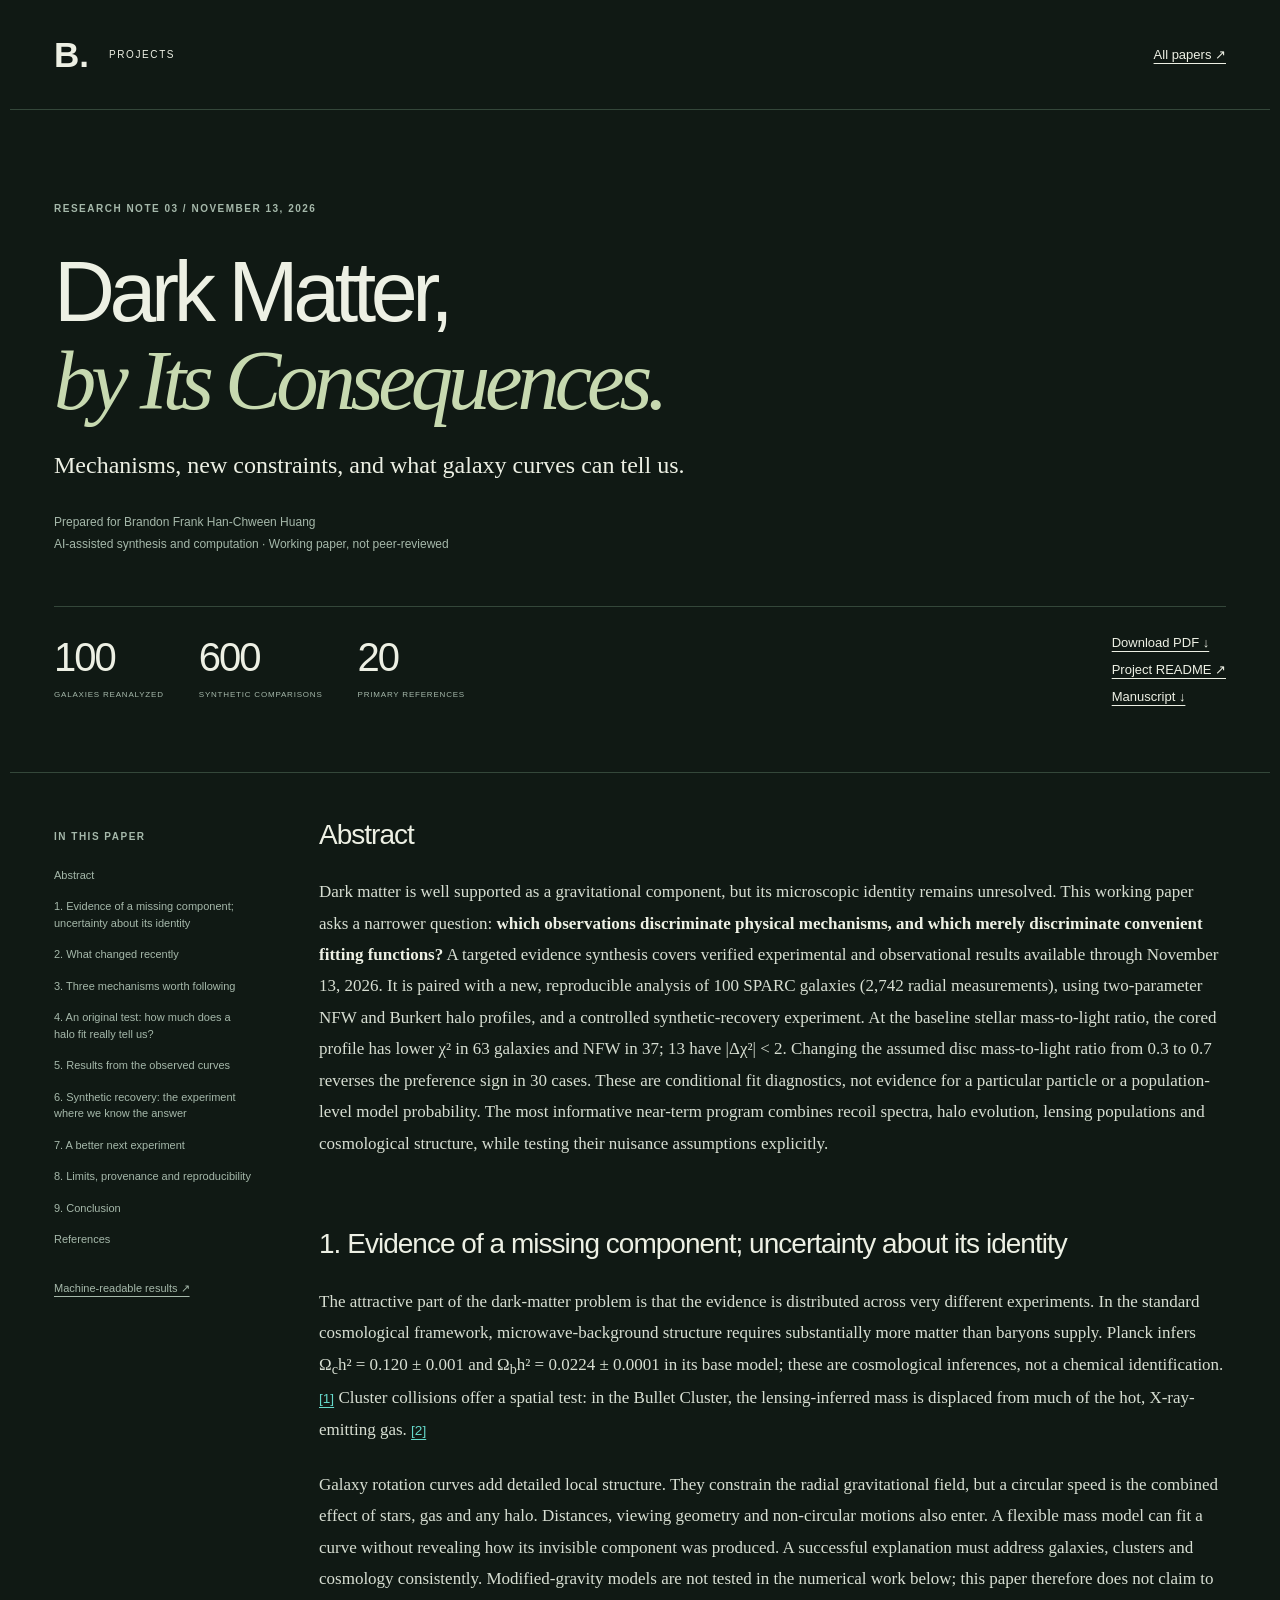
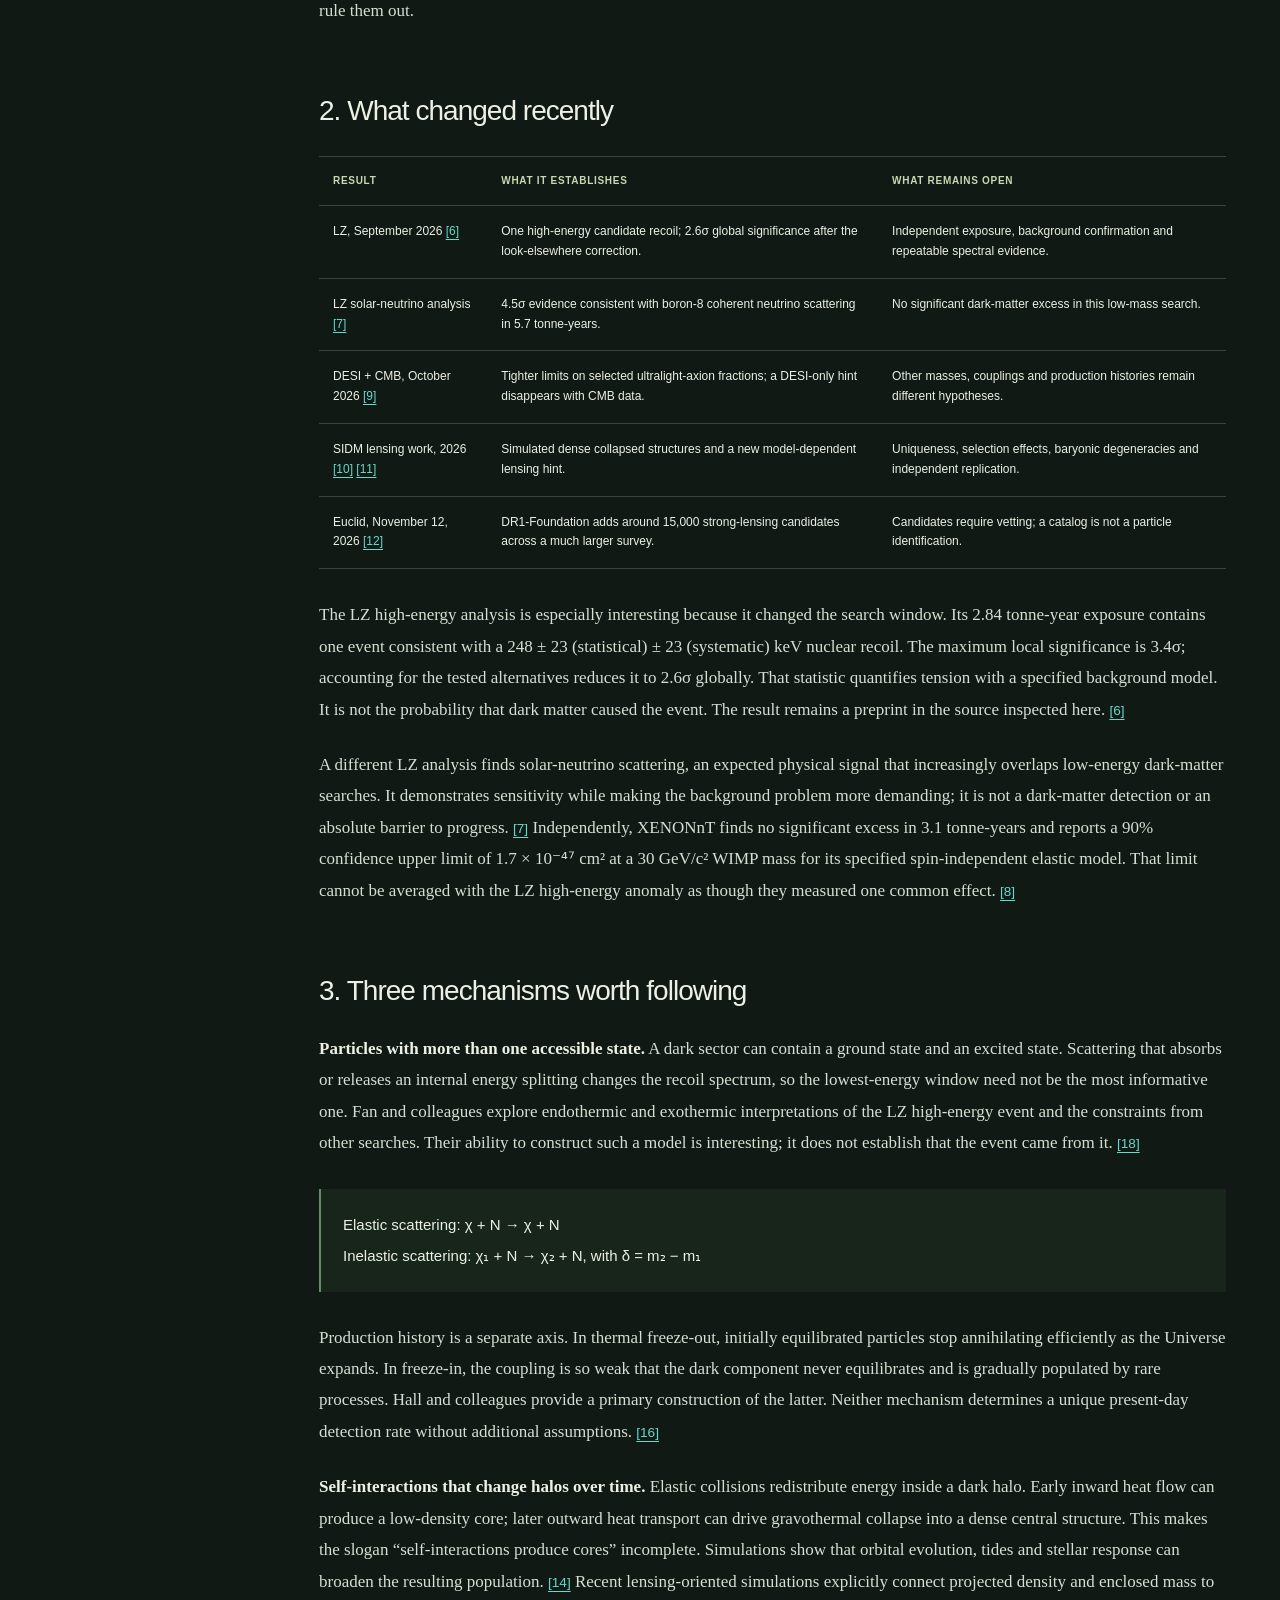
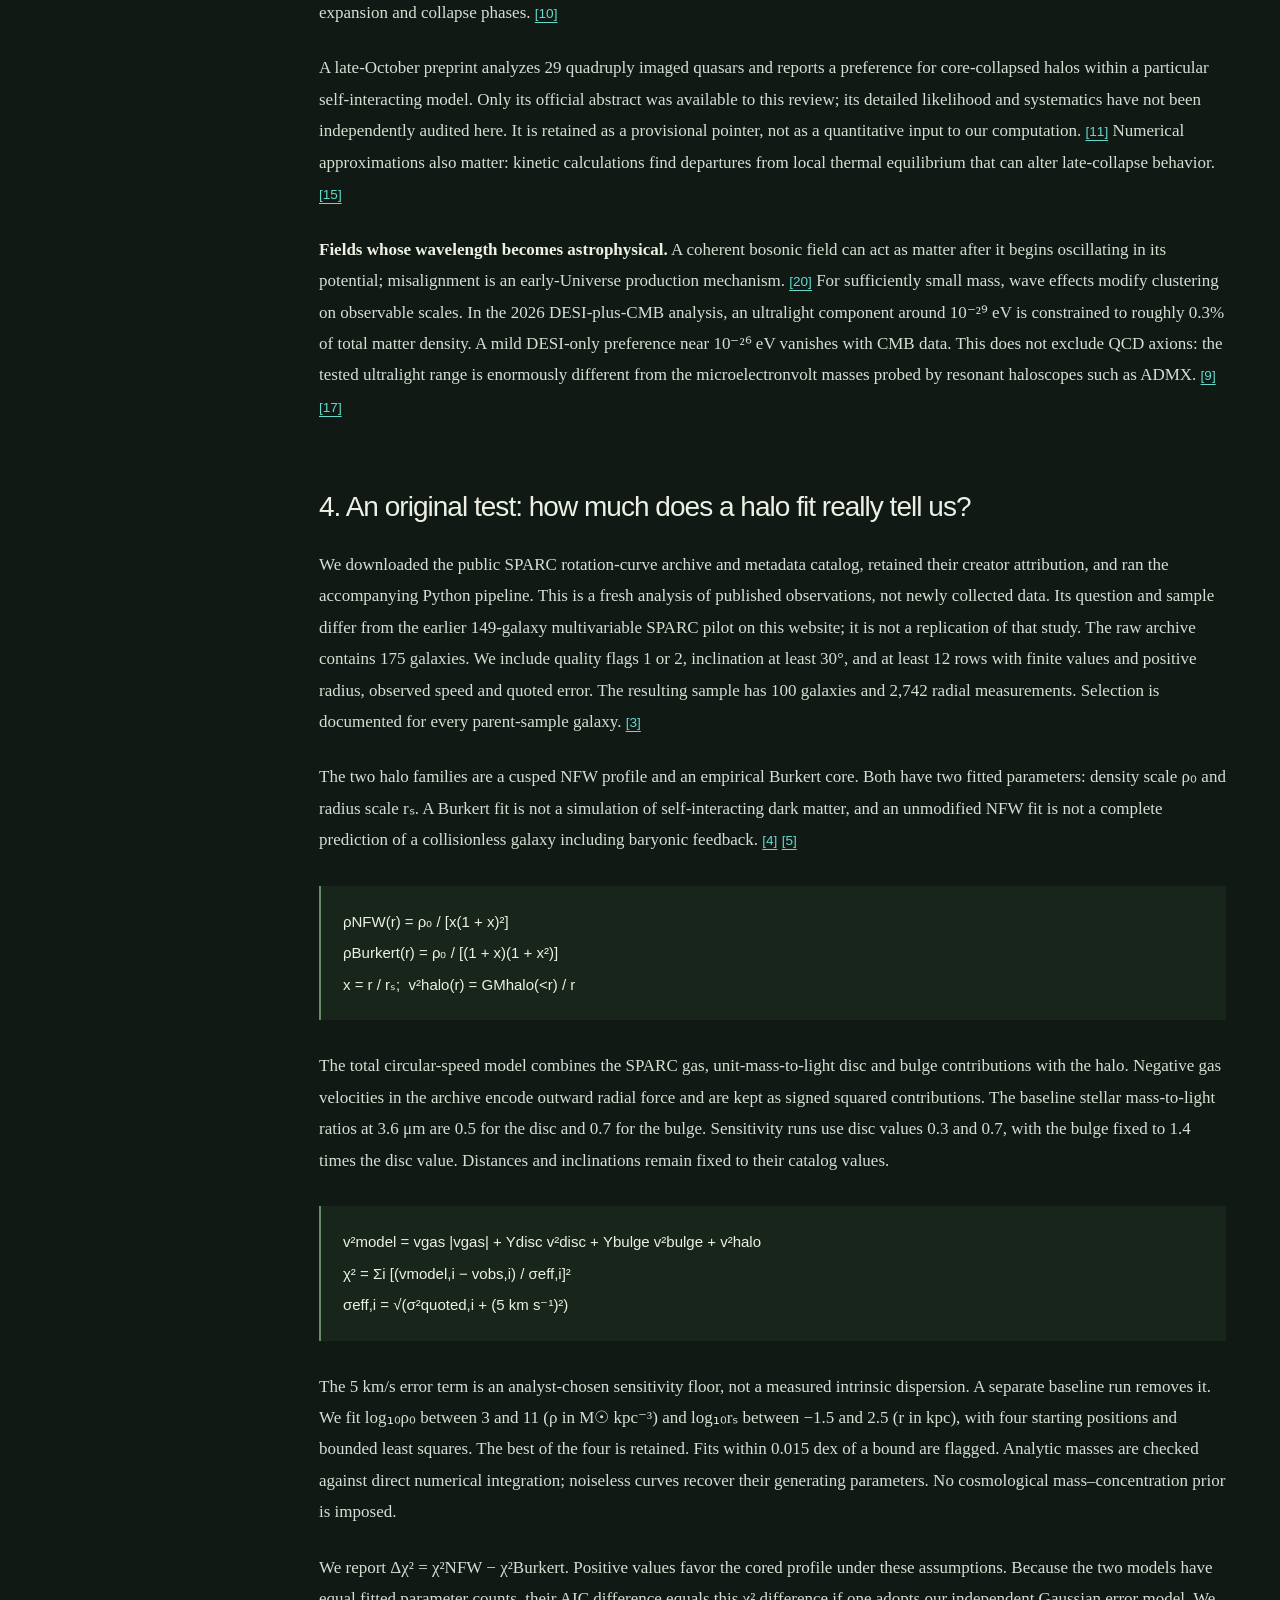
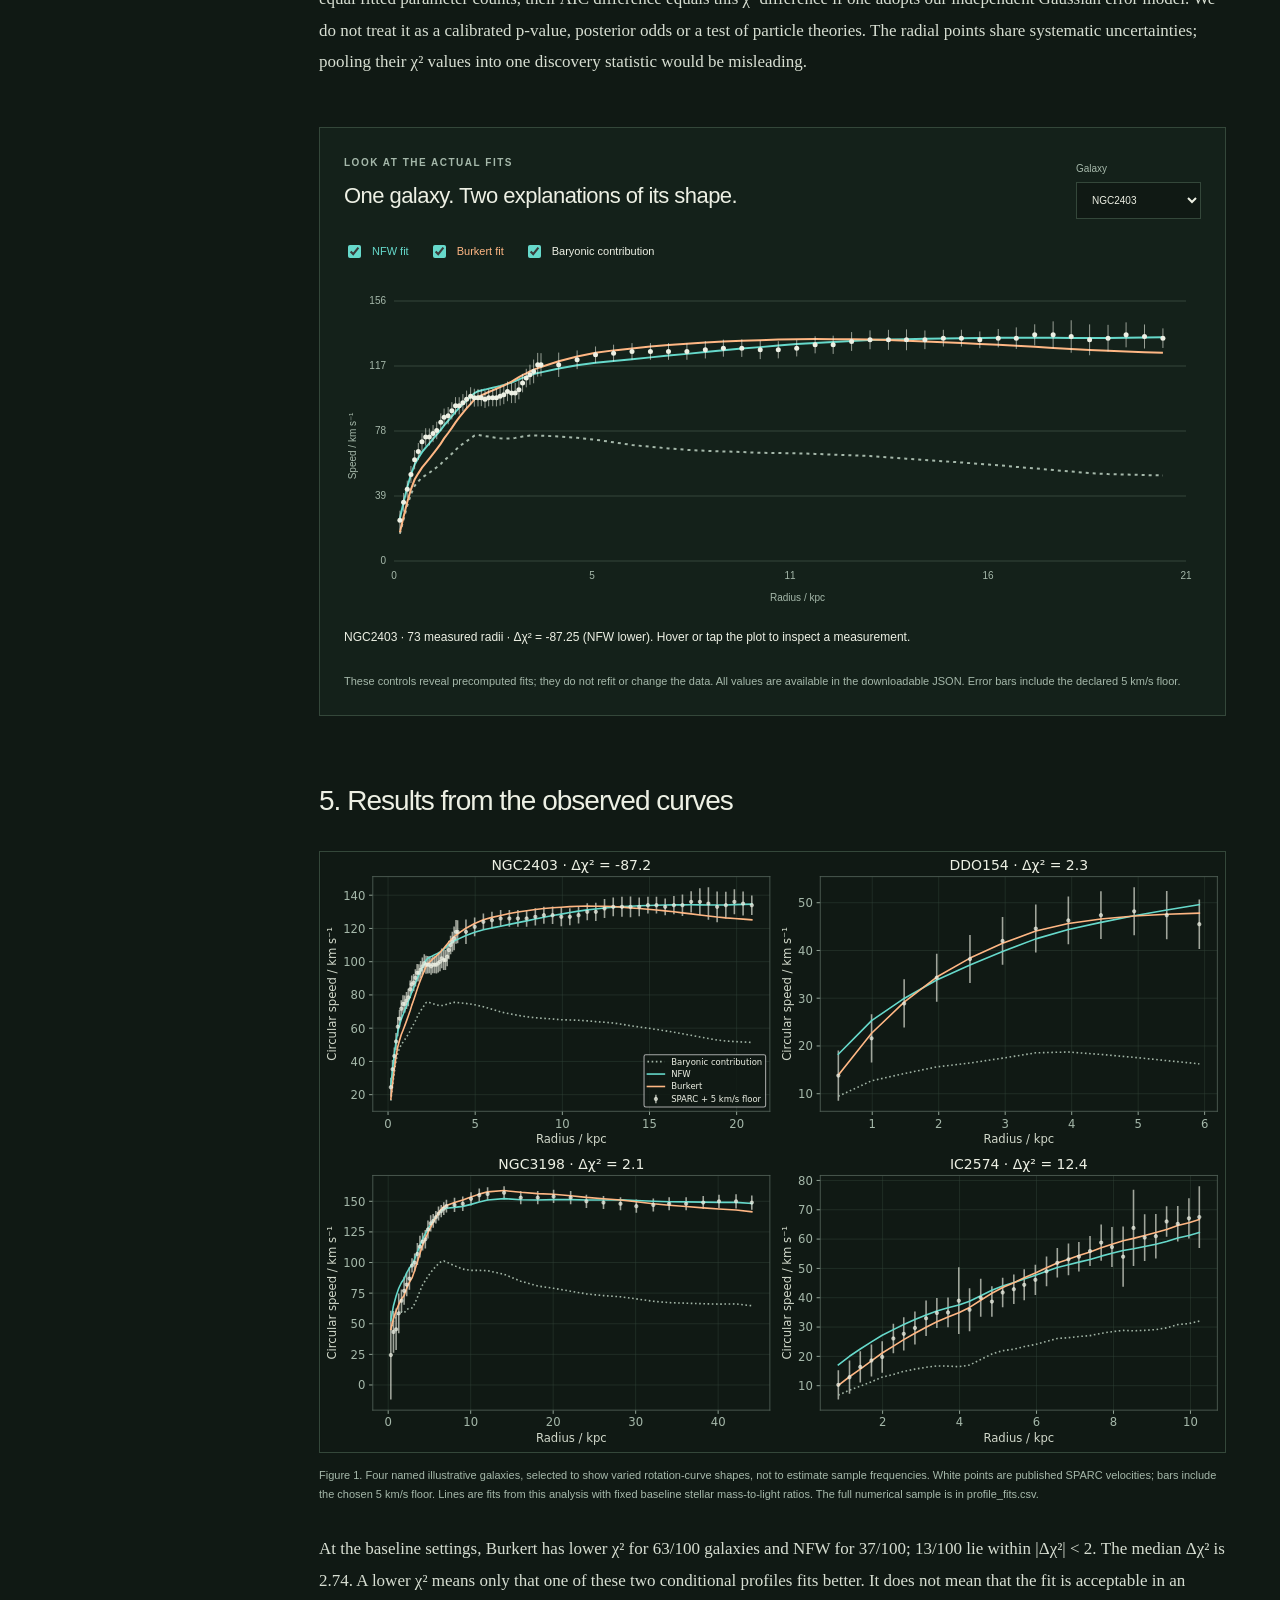
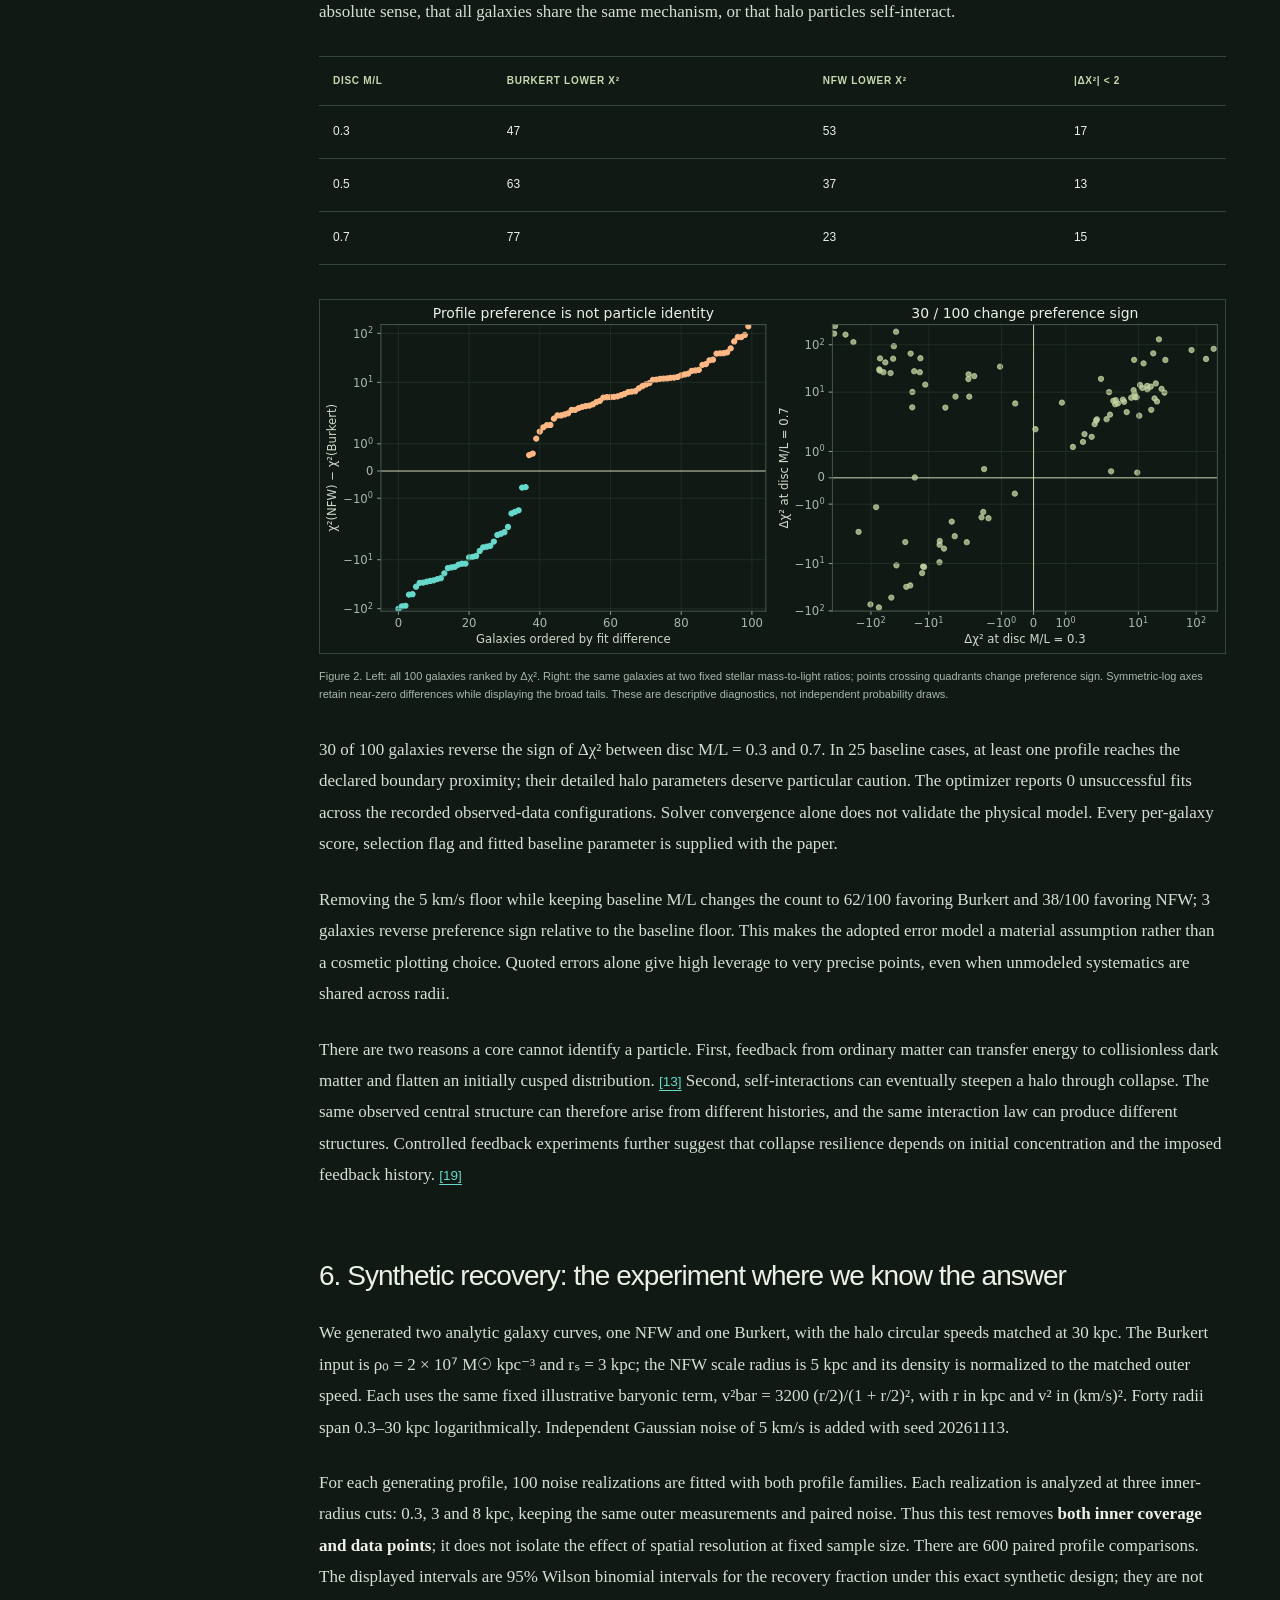
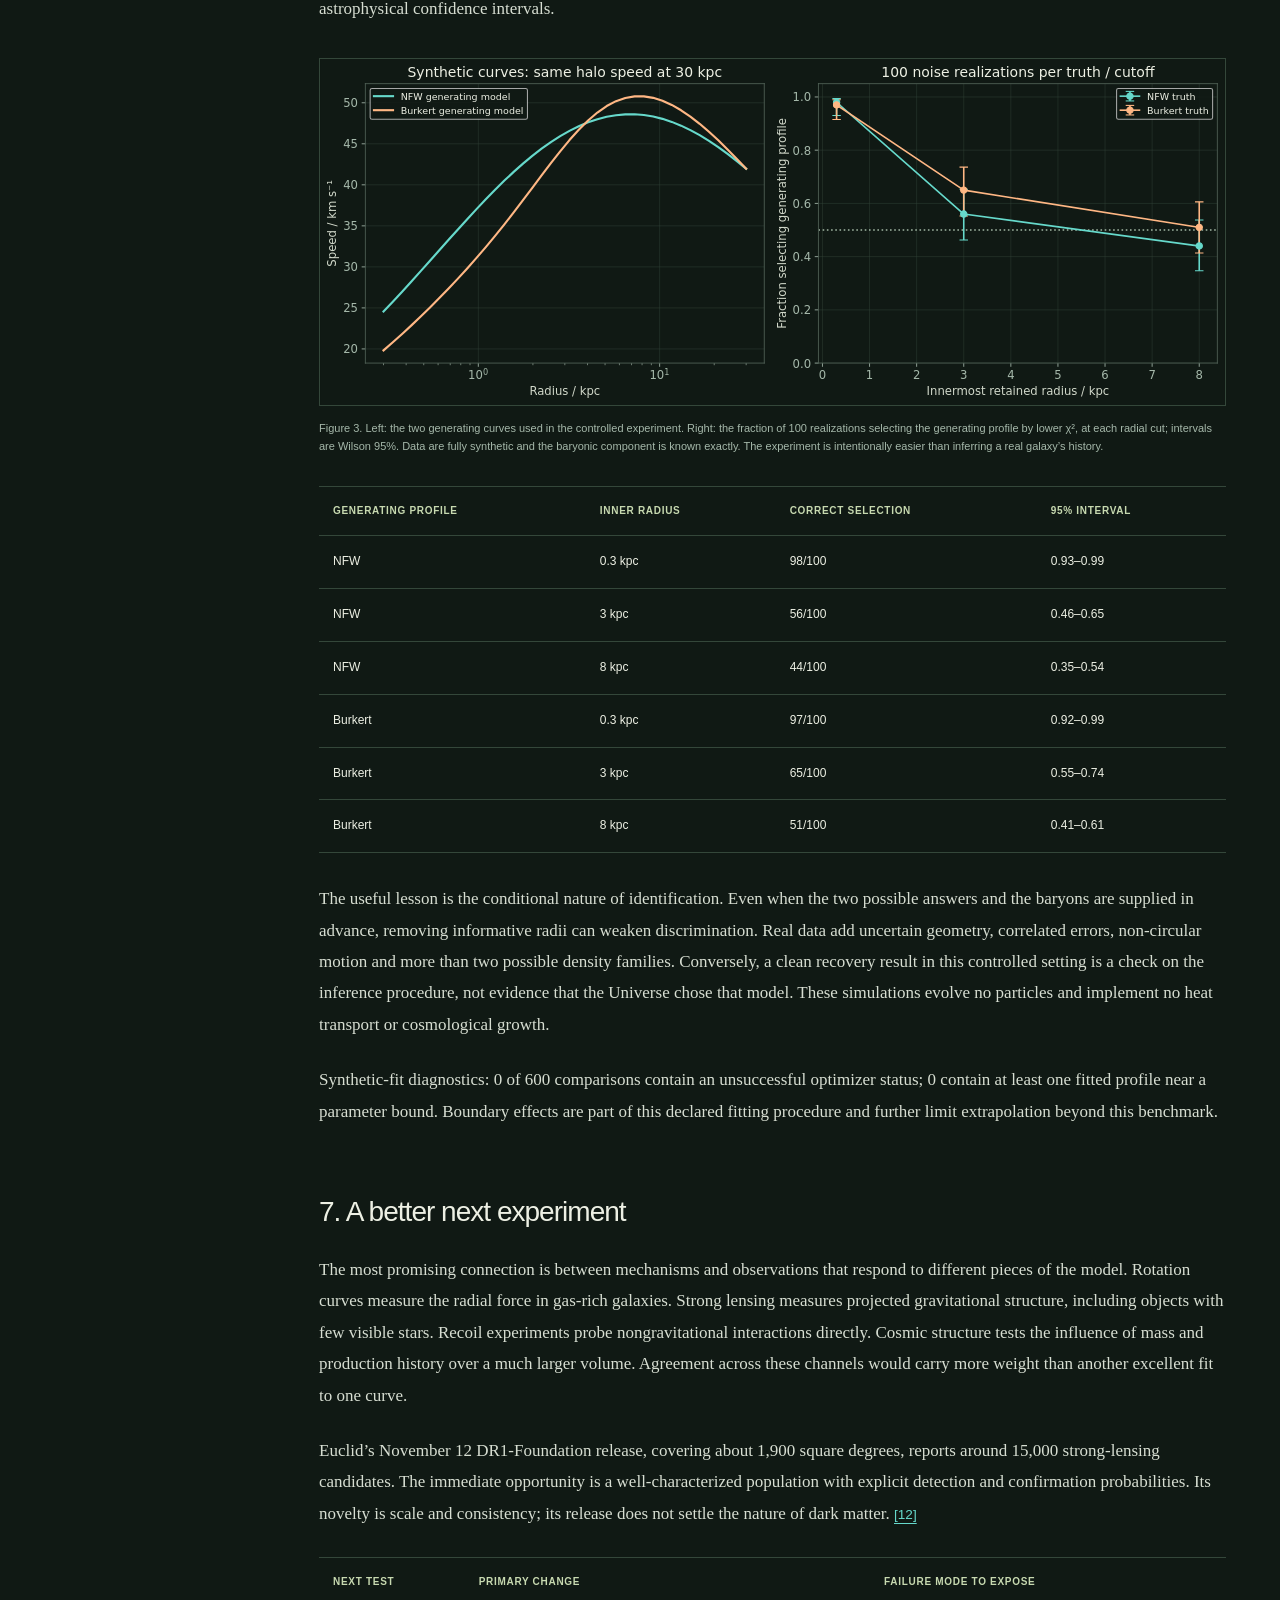
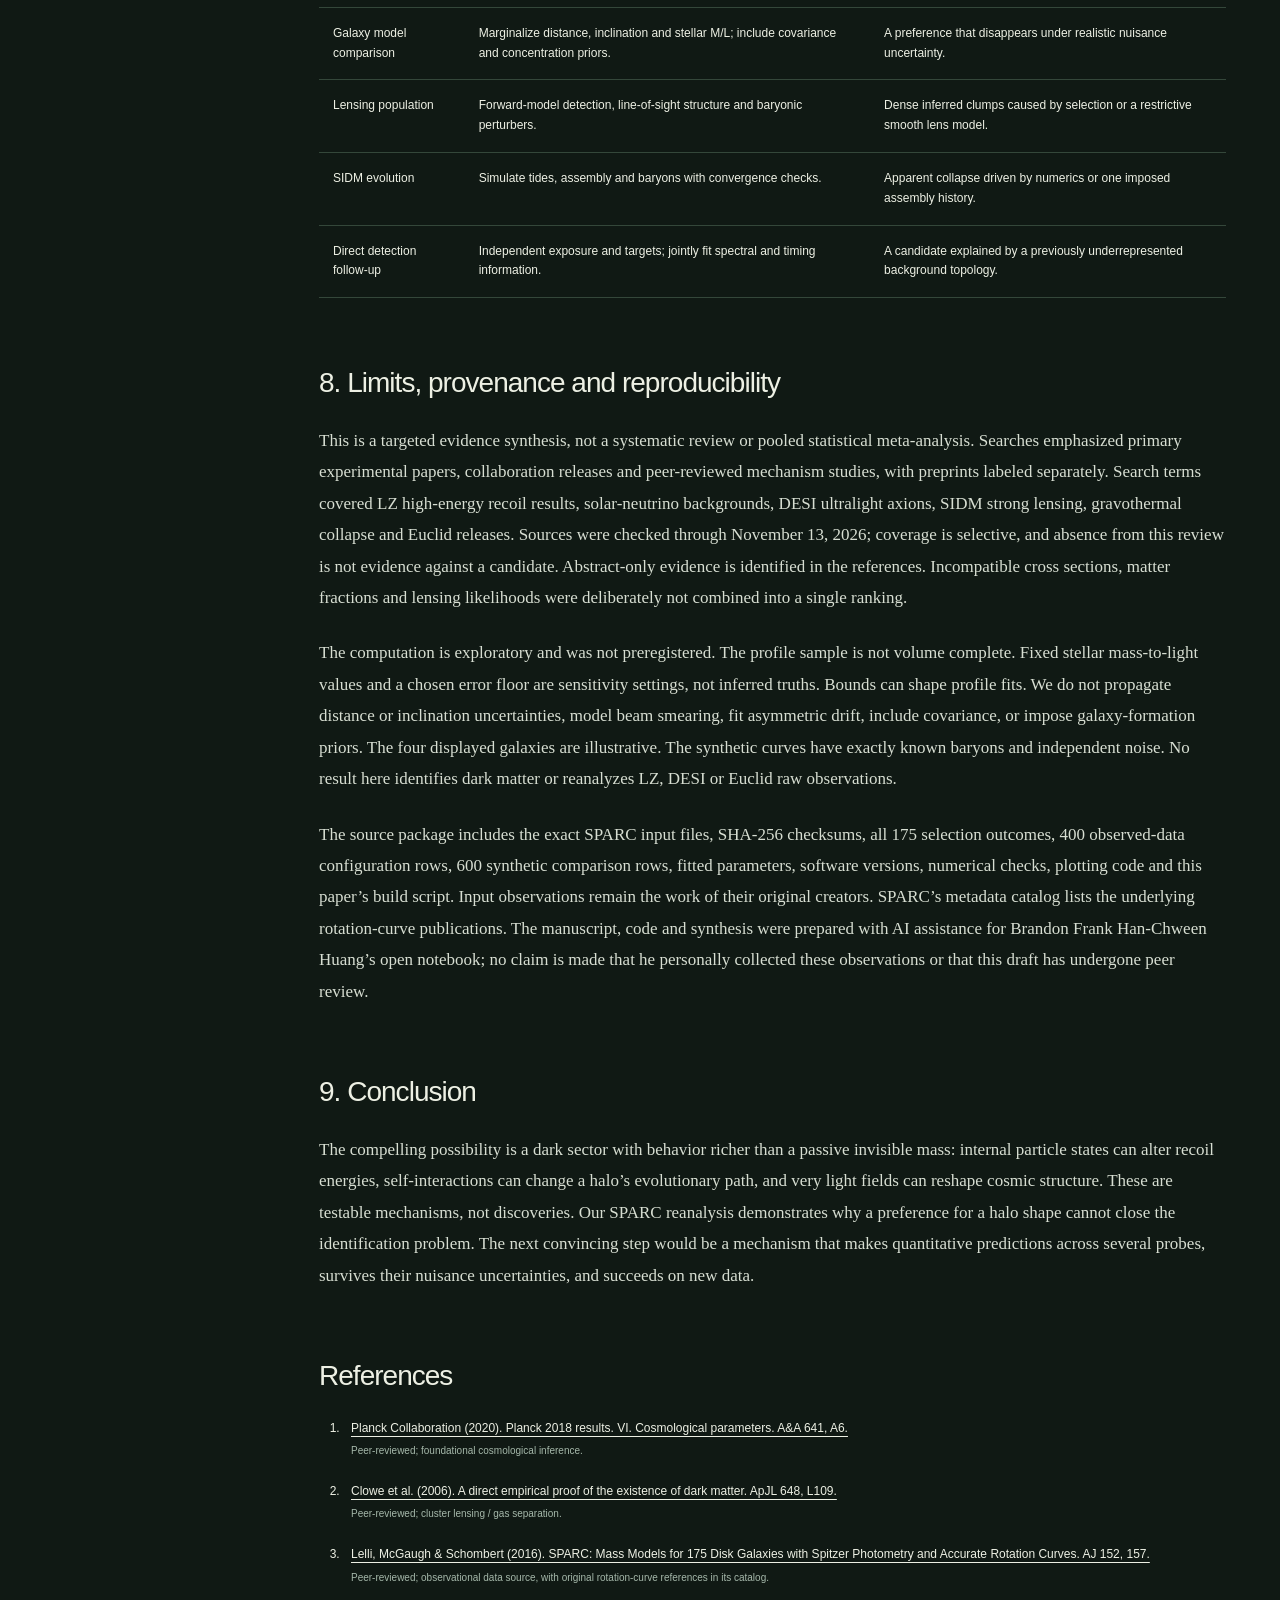
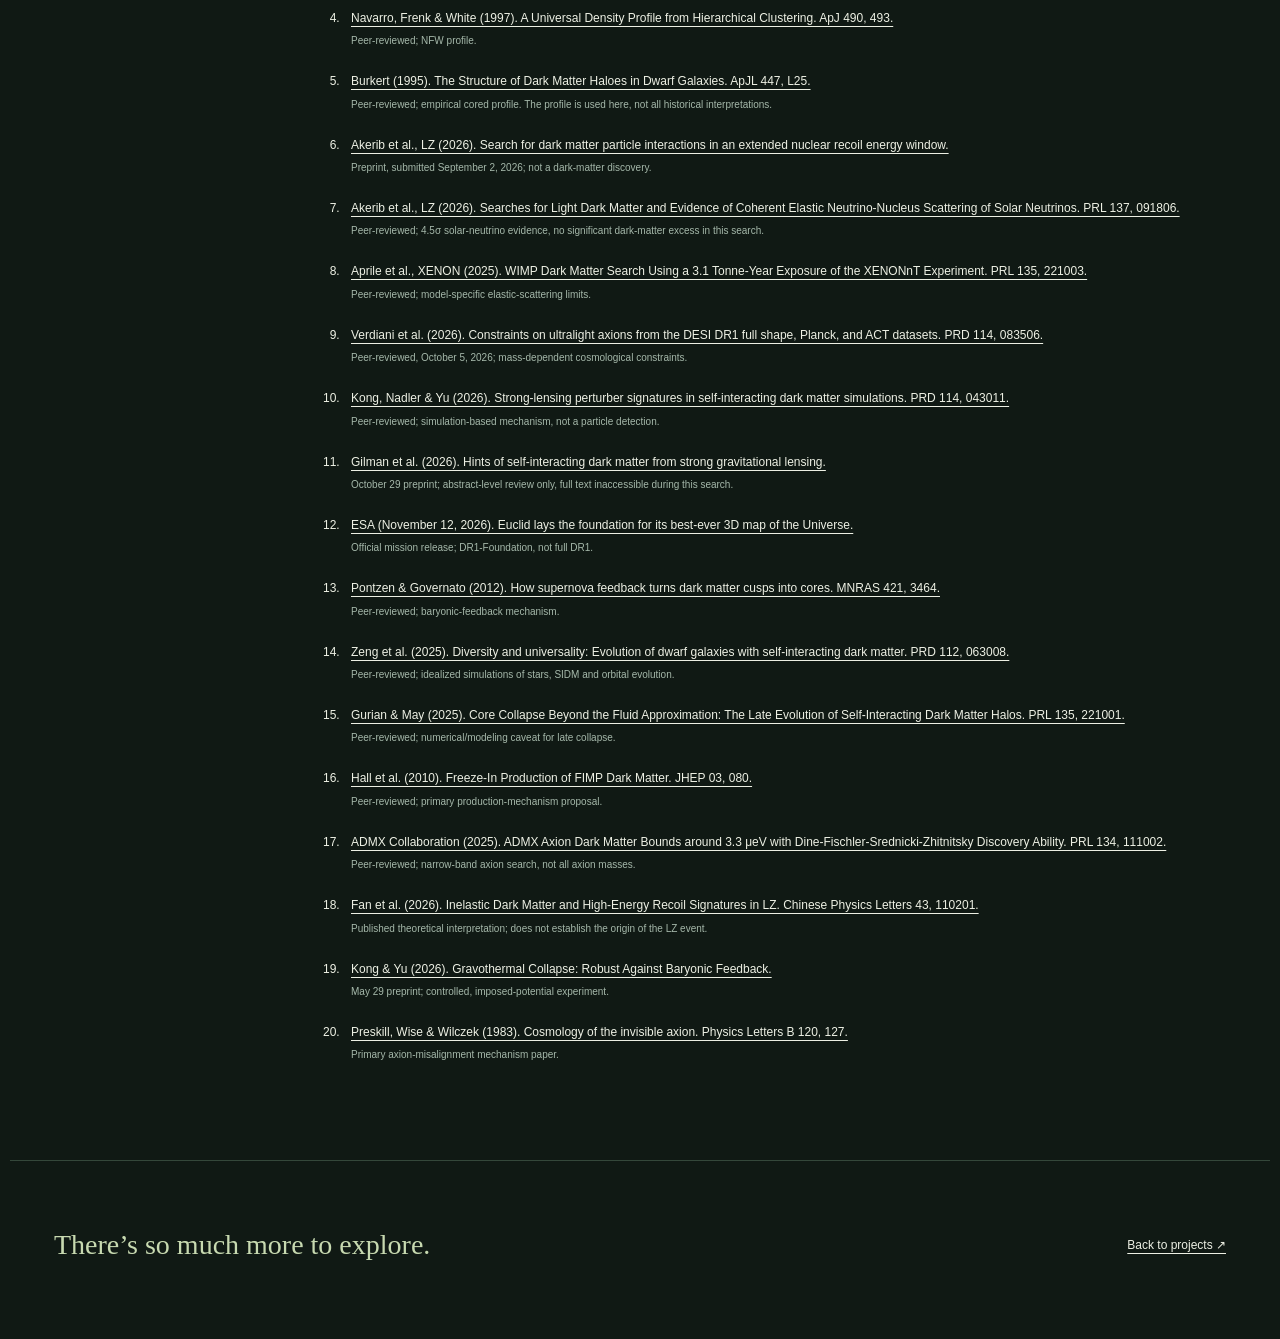
==== commit ceea71ba: "Prepare the repository for public view - Replace the old "Curiosity Playground" title and "curiositi" ====
--- a/web/index.html
+++ b/web/index.html
@@ -1,4 +1,4 @@
-<!doctype html><html lang="en"><head><meta charset="utf-8"><meta name="viewport" content="width=device-width,initial-scale=1"><meta name="theme-color" content="#101914"><title>Dark Matter, by Its Consequences — Brandon Frank Han-Chween Huang</title><meta name="description" content="A current evidence synthesis, reproducible analysis of 100 SPARC galaxies and 600 synthetic profile comparisons. Dark matter mechanisms, with explicit limits."><link rel="stylesheet" href="paper.css"><script src="paper.js" defer></script></head><body><a class="skip" href="#abstract">Skip to paper</a><header class="top"><a class="brand" href="https://brandonfhuang.com/curiosities/">B. <span>THE OPEN NOTEBOOK</span></a><a href="https://brandonfhuang.com/curiosities/#papers">All papers ↗</a></header><main><section class="hero"><p class="eyebrow">RESEARCH NOTE 03 / NOVEMBER 13, 2026</p><h1>Dark Matter,<br><em>by Its Consequences.</em></h1><p class="dek">Mechanisms, new constraints, and what galaxy curves can tell us.</p><p class="byline">Prepared for Brandon Frank Han-Chween Huang<br>AI-assisted synthesis and computation · Working paper, not peer-reviewed</p><div class="hero-bottom"><div class="stats"><span><strong>100</strong>GALAXIES REANALYZED</span><span><strong>600</strong>SYNTHETIC COMPARISONS</span><span><strong>20</strong>PRIMARY REFERENCES</span></div><div class="downloads"><a href="dark-matter-2026.pdf" download>Download PDF ↓</a><a href="../README.md">Project README ↗</a><a href="manuscript.md" download>Manuscript ↓</a></div></div></section><div class="paper-layout"><aside><p class="eyebrow">IN THIS PAPER</p><nav aria-label="Paper contents"><a href="#abstract">Abstract</a><a href="#evidence">1. Evidence of a missing component; uncertainty about its identity</a><a href="#recent">2. What changed recently</a><a href="#mechanisms">3. Three mechanisms worth following</a><a href="#methods">4. An original test: how much does a halo fit really tell us?</a><a href="#results">5. Results from the observed curves</a><a href="#recovery">6. Synthetic recovery: the experiment where we know the answer</a><a href="#next">7. A better next experiment</a><a href="#limits">8. Limits, provenance and reproducibility</a><a href="#conclusion">9. Conclusion</a><a href="#references">References</a></nav><a class="small" href="summary.json">Machine-readable results ↗</a></aside><article><h2 id="abstract">Abstract</h2>
+<!doctype html><html lang="en"><head><meta charset="utf-8"><meta name="viewport" content="width=device-width,initial-scale=1"><meta name="theme-color" content="#101914"><title>Dark Matter, by Its Consequences — Brandon Frank Han-Chween Huang</title><meta name="description" content="A current evidence synthesis, reproducible analysis of 100 SPARC galaxies and 600 synthetic profile comparisons. Dark matter mechanisms, with explicit limits."><link rel="stylesheet" href="paper.css"><script src="paper.js" defer></script></head><body><a class="skip" href="#abstract">Skip to paper</a><header class="top"><a class="brand" href="https://brandonfhuang.com/projects/">B. <span>PROJECTS</span></a><a href="https://brandonfhuang.com/projects/#papers">All papers ↗</a></header><main><section class="hero"><p class="eyebrow">RESEARCH NOTE 03 / NOVEMBER 13, 2026</p><h1>Dark Matter,<br><em>by Its Consequences.</em></h1><p class="dek">Mechanisms, new constraints, and what galaxy curves can tell us.</p><p class="byline">Prepared for Brandon Frank Han-Chween Huang<br>AI-assisted synthesis and computation · Working paper, not peer-reviewed</p><div class="hero-bottom"><div class="stats"><span><strong>100</strong>GALAXIES REANALYZED</span><span><strong>600</strong>SYNTHETIC COMPARISONS</span><span><strong>20</strong>PRIMARY REFERENCES</span></div><div class="downloads"><a href="dark-matter-2026.pdf" download>Download PDF ↓</a><a href="../README.md">Project README ↗</a><a href="manuscript.md" download>Manuscript ↓</a></div></div></section><div class="paper-layout"><aside><p class="eyebrow">IN THIS PAPER</p><nav aria-label="Paper contents"><a href="#abstract">Abstract</a><a href="#evidence">1. Evidence of a missing component; uncertainty about its identity</a><a href="#recent">2. What changed recently</a><a href="#mechanisms">3. Three mechanisms worth following</a><a href="#methods">4. An original test: how much does a halo fit really tell us?</a><a href="#results">5. Results from the observed curves</a><a href="#recovery">6. Synthetic recovery: the experiment where we know the answer</a><a href="#next">7. A better next experiment</a><a href="#limits">8. Limits, provenance and reproducibility</a><a href="#conclusion">9. Conclusion</a><a href="#references">References</a></nav><a class="small" href="summary.json">Machine-readable results ↗</a></aside><article><h2 id="abstract">Abstract</h2>
 <p>Dark matter is well supported as a gravitational component, but its microscopic identity remains unresolved. This working paper asks a narrower question: <strong>which observations discriminate physical mechanisms, and which merely discriminate convenient fitting functions?</strong> A targeted evidence synthesis covers verified experimental and observational results available through November 13, 2026. It is paired with a new, reproducible analysis of 100 SPARC galaxies (2,742 radial measurements), using two-parameter NFW and Burkert halo profiles, and a controlled synthetic-recovery experiment. At the baseline stellar mass-to-light ratio, the cored profile has lower χ² in 63 galaxies and NFW in 37; 13 have |Δχ²| &lt; 2. Changing the assumed disc mass-to-light ratio from 0.3 to 0.7 reverses the preference sign in 30 cases. These are conditional fit diagnostics, not evidence for a particular particle or a population-level model probability. The most informative near-term program combines recoil spectra, halo evolution, lensing populations and cosmological structure, while testing their nuisance assumptions explicitly.</p>
 <h2 id="evidence">1. Evidence of a missing component; uncertainty about its identity</h2>
 <p>The attractive part of the dark-matter problem is that the evidence is distributed across very different experiments. In the standard cosmological framework, microwave-background structure requires substantially more matter than baryons supply. Planck infers Ω<sub>c</sub>h² = 0.120 ± 0.001 and Ω<sub>b</sub>h² = 0.0224 ± 0.0001 in its base model; these are cosmological inferences, not a chemical identification. <a href="#ref-1">[1]</a> Cluster collisions offer a spatial test: in the Bullet Cluster, the lensing-inferred mass is displaced from much of the hot, X-ray-emitting gas. <a href="#ref-2">[2]</a></p>
@@ -73,4 +73,4 @@
 <li id="ref-18"><a href="https://doi.org/10.1088/0256-307X/43/11/110201" target="_blank" rel="noopener">Fan et al. (2026). Inelastic Dark Matter and High-Energy Recoil Signatures in LZ. Chinese Physics Letters 43, 110201.</a><small>Published theoretical interpretation; does not establish the origin of the LZ event.</small></li>
 <li id="ref-19"><a href="https://arxiv.org/abs/2605.31335" target="_blank" rel="noopener">Kong & Yu (2026). Gravothermal Collapse: Robust Against Baryonic Feedback.</a><small>May 29 preprint; controlled, imposed-potential experiment.</small></li>
 <li id="ref-20"><a href="https://doi.org/10.1016/0370-2693(83)90637-8" target="_blank" rel="noopener">Preskill, Wise & Wilczek (1983). Cosmology of the invisible axion. Physics Letters B 120, 127.</a><small>Primary axion-misalignment mechanism paper.</small></li>
-</ol></article></div><footer><p>There’s so much more to explore.</p><a href="https://brandonfhuang.com/curiosities/">Back to the notebook ↗</a></footer></main></body></html>+</ol></article></div><footer><p>There’s so much more to explore.</p><a href="https://brandonfhuang.com/projects/">Back to projects ↗</a></footer></main></body></html>
